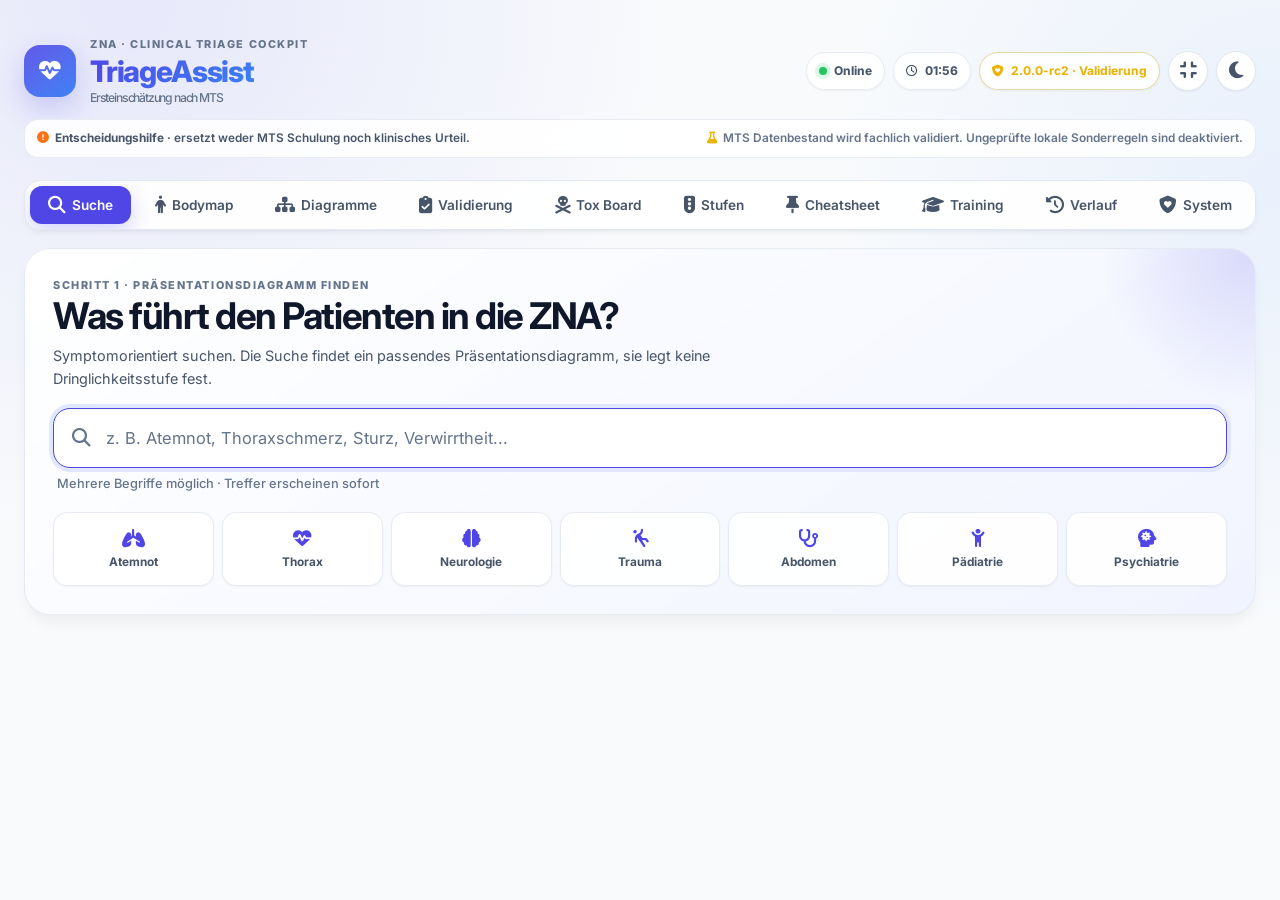
==== index.html @ c8b5d77f "feat: load complaint aliases" ====
<!DOCTYPE html>
<html lang="de">
<head>
<meta charset="UTF-8">
<meta name="viewport" content="width=device-width, initial-scale=1.0">
<title>TriageAssist | MTS Ersteinschätzung</title>
<link rel="manifest" href="data:application/manifest+json;charset=utf-8,%7B%22name%22%3A%22TriageAssist%22%2C%22short_name%22%3A%22TriageAssist%22%2C%22start_url%22%3A%22.%22%2C%22display%22%3A%22standalone%22%2C%22background_color%22%3A%22%23f8fafc%22%2C%22theme_color%22%3A%22%234f46e5%22%2C%22icons%22%3A%5B%7B%22src%22%3A%22data%3Aimage%2Fsvg%2Bxml%2C%253Csvg%20xmlns%3D%27http%3A%2F%2Fwww.w3.org%2F2000%2Fsvg%27%20viewBox%3D%270%200%20100%20100%27%253E%253Crect%20width%3D%27100%27%20height%3D%27100%27%20fill%3D%27%234f46e5%27%2F%253E%253Ccircle%20cx%3D%2750%27%20cy%3D%2750%27%20r%3D%2730%27%20fill%3D%27white%27%2F%253E%253C%2Fsvg%253E%22%2C%22sizes%22%3A%22192x192%22%2C%22type%22%3A%22image%2Fsvg%2Bxml%22%7D%5D%7D">
<link href="https://fonts.googleapis.com/css2?family=Inter:wght@400;500;600;700;800&display=swap" rel="stylesheet">
<link rel="stylesheet" href="https://cdnjs.cloudflare.com/ajax/libs/font-awesome/6.4.0/css/all.min.css">

<link rel="stylesheet" href="./css/app.css">

</head>
<body>
<div class="app">
  <header class="cockpit-header">
    <div class="cockpit-brand">
      <div class="brand-mark"><i class="fa-solid fa-heart-pulse"></i></div>
      <div>
        <div class="eyebrow">ZNA · Clinical Triage Cockpit</div>
        <h1><span class="hl">TriageAssist</span><span class="sub">Ersteinschätzung nach MTS</span></h1>
      </div>
    </div>
    <div class="cockpit-status">
      <div class="status-chip" id="netStatus"><span class="status-dot"></span><span>Online</span></div>
      <div class="status-chip"><i class="fa-regular fa-clock"></i><span id="liveClock">--:--</span></div>
      <div class="status-chip validation-chip"><i class="fa-solid fa-shield-heart"></i><span id="versionBadge">V2 · Validierung</span></div>
      <button class="hb" onclick="toggleFocus()" id="focusBtn" title="Fokusmodus an/aus"><i class="fa-solid fa-compress"></i></button>
      <button class="hb" onclick="toggleTheme()" id="themeBtn" title="Dark/Light Mode"><i class="fa-solid fa-moon"></i></button>
    </div>
    <div class="safety-strip">
      <div><i class="fa-solid fa-circle-exclamation"></i><b>Entscheidungshilfe</b> · ersetzt weder MTS Schulung noch klinisches Urteil.</div>
      <div class="validation-note"><i class="fa-solid fa-flask"></i>MTS Datenbestand wird fachlich validiert. Ungeprüfte lokale Sonderregeln sind deaktiviert.</div>
    </div>
  </header>
  
  <nav class="nav-tabs">
    <button class="nt on" data-t="search"><i class="fa-solid fa-magnifying-glass"></i> Suche</button>
    <button class="nt" data-t="body"><i class="fa-solid fa-person"></i> Bodymap</button>
    <button class="nt" data-t="diag"><i class="fa-solid fa-sitemap"></i> Diagramme</button>
    <button class="nt" data-t="validate"><i class="fa-solid fa-clipboard-check"></i> Validierung</button>
    <button class="nt" data-t="tox"><i class="fa-solid fa-skull-crossbones"></i> Tox Board</button>
    <button class="nt" data-t="lvl"><i class="fa-solid fa-traffic-light"></i> Stufen</button>
    <button class="nt" data-t="cs"><i class="fa-solid fa-thumbtack"></i> Cheatsheet</button>
    <button class="nt" data-t="train"><i class="fa-solid fa-graduation-cap"></i> Training</button>
    <button class="nt" data-t="hist"><i class="fa-solid fa-clock-rotate-left"></i> Verlauf</button>
    <button class="nt" data-t="health"><i class="fa-solid fa-shield-heart"></i> System</button>
  </nav>

  <div class="pnl on" id="p-search">
    <section class="triage-hero">
      <div class="hero-copy">
        <div class="eyebrow">Schritt 1 · Präsentationsdiagramm finden</div>
        <h2>Was führt den Patienten in die ZNA?</h2>
        <p>Symptomorientiert suchen. Die Suche findet ein passendes Präsentationsdiagramm, sie legt keine Dringlichkeitsstufe fest.</p>
      </div>
      <div class="hero-search">
        <div class="sb cockpit-search"><i class="fa-solid fa-magnifying-glass"></i><input type="text" id="SI" placeholder="z. B. Atemnot, Thoraxschmerz, Sturz, Verwirrtheit..." autocomplete="off"></div>
        <div class="hint" id="sH">Mehrere Begriffe möglich · Treffer erscheinen sofort</div>
      </div>
      <div class="quick-grid" aria-label="Schnellzugriffe">
        <button class="quick-card" onclick="quickSearch('atemnot')"><i class="fa-solid fa-lungs"></i><span>Atemnot</span></button>
        <button class="quick-card" onclick="quickSearch('thoraxschmerz')"><i class="fa-solid fa-heart-pulse"></i><span>Thorax</span></button>
        <button class="quick-card" onclick="quickSearch('neurologisch')"><i class="fa-solid fa-brain"></i><span>Neurologie</span></button>
        <button class="quick-card" onclick="quickSearch('sturz')"><i class="fa-solid fa-person-falling"></i><span>Trauma</span></button>
        <button class="quick-card" onclick="quickSearch('bauch')"><i class="fa-solid fa-stethoscope"></i><span>Abdomen</span></button>
        <button class="quick-card" onclick="quickSearch('kind')"><i class="fa-solid fa-child-reaching"></i><span>Pädiatrie</span></button>
        <button class="quick-card" onclick="quickSearch('suizid')"><i class="fa-solid fa-head-side-virus"></i><span>Psychiatrie</span></button>
      </div>
    </section>
    <div class="results-shell">
      <div class="rbar" id="sB" style="display:none"><span id="sC"></span></div>
      <div id="sR"></div>
    </div>
  </div>

  <div class="pnl" id="p-body">
    <div class="bm-page">
      <div class="bm-hint">Körperregion auswählen<span>Vorderseite oder Rückseite für passende Diagramme anklicken</span></div>
      <div class="bm-main">
        <div style="display:flex;flex-direction:column;align-items:center;gap:8px">
          <div class="bm-figs" id="bmC"></div>
          <div class="bm-pills" id="bmP"></div>
        </div>
        <div class="bm-side" id="bmR"><div class="bm-empty"><i class="fa-solid fa-hand-pointer" style="font-size:2rem;margin-bottom:8px;display:block"></i> Region auswählen</div></div>
      </div>
    </div>
  </div>

  <div class="pnl" id="p-diag">
    <div class="sb"><i class="fa-solid fa-filter"></i><input type="text" id="dF" placeholder="Diagramme filtern..." autocomplete="off"></div>
    <div class="frow" id="cF"></div><div class="rbar"><span id="dC"></span></div><div id="dL"></div>
  </div>
  
  <div class="pnl" id="p-validate">
    <section class="validation-center">
      <div class="validation-head">
        <div>
          <div class="eyebrow">Medical Governance</div>
          <h2>Validierungscenter</h2>
          <p>Diagramm für Diagramm dokumentieren, prüfen und freigeben. Der Status verändert niemals automatisch die MTS Einstufung.</p>
        </div>
        <div class="validation-summary" id="validationSummary"></div>
      </div>
      <div class="validation-toolbar">
        <div class="sb validation-search"><i class="fa-solid fa-magnifying-glass"></i><input id="validationSearch" type="text" placeholder="Diagramm, Kategorie oder Status suchen..." autocomplete="off"></div>
        <select id="validationFilter" class="validation-select">
          <option value="">Alle Status</option>
          <option value="unreviewed">Ungeprüft</option>
          <option value="in-review">In Prüfung</option>
          <option value="reviewed">Geprüft</option>
          <option value="local-approved">Lokal freigegeben</option>
          <option value="blocked">Gesperrt</option>
        </select>
      </div>
      <div class="validation-exportbar">
        <button class="eb" onclick="exportValidationState()"><i class="fa-solid fa-file-export"></i> Validierung exportieren</button>
        <button class="eb" onclick="document.getElementById('validationImportFile').click()"><i class="fa-solid fa-file-import"></i> Importieren</button>
        <button class="eb" onclick="resetAllValidation()" style="color:var(--red);border-color:var(--red-border);background:var(--red-bg)"><i class="fa-solid fa-trash"></i> Alle Status zurücksetzen</button>
        <input id="validationImportFile" type="file" accept=".json" style="display:none" onchange="importValidationState(event)">
      </div>
      <div class="validation-legend">
        <span><i class="fa-solid fa-circle" data-vc="unreviewed"></i> Ungeprüft</span>
        <span><i class="fa-solid fa-circle" data-vc="in-review"></i> In Prüfung</span>
        <span><i class="fa-solid fa-circle" data-vc="reviewed"></i> Geprüft</span>
        <span><i class="fa-solid fa-circle" data-vc="local-approved"></i> Lokal freigegeben</span>
        <span><i class="fa-solid fa-circle" data-vc="blocked"></i> Gesperrt</span>
      </div>
      <div id="validationList"></div>
    </section>
  </div>

  <div class="pnl" id="p-tox">
    <div class="cg" id="toxL"></div>
  </div>

  <div class="pnl" id="p-lvl"><div id="lvl"></div></div>
  <div class="pnl" id="p-cs"><div class="cg" id="cht"></div></div>

  <div class="pnl" id="p-train">
    <div id="trainArea"></div>
  </div>

  <div class="pnl" id="p-health">
    <section class="health-center">
      <div class="health-hero">
        <div>
          <div class="eyebrow">System Integrity</div>
          <h2>System Health</h2>
          <p>Technischer Selbstcheck für Datenintegrität, Entscheidungsengine, Cache und Governance-Trennung.</p>
        </div>
        <div id="healthOverall" class="health-overall">Prüfung läuft…</div>
      </div>
      <div class="health-grid" id="healthGrid"></div>
      <div class="health-details">
        <div class="health-details-head">
          <h3><i class="fa-solid fa-list-check"></i> Prüfergebnisse</h3>
          <button class="eb" onclick="runSystemHealth()"><i class="fa-solid fa-rotate"></i> Neu prüfen</button>
        </div>
        <div id="healthChecks"></div>
      </div>
    </section>
  </div>

  <div class="pnl" id="p-hist">
    <div class="sr" id="stR"></div>
    <h3 style="font-size:1.1rem;margin-bottom:12px;font-weight:800;color:var(--text)">Letzte Zuordnungen</h3>
    <div id="hL"></div>
    <div class="es">
      <button class="eb" onclick="expJ()"><i class="fa-solid fa-download"></i> JSON Backup</button>
      <button class="eb" onclick="expC()"><i class="fa-solid fa-file-csv"></i> CSV Export</button>
      <button class="eb" onclick="impD()"><i class="fa-solid fa-upload"></i> Import</button>
      <button class="eb" onclick="clrH()" style="color:var(--red);border-color:var(--red-border);background:var(--red-bg)"><i class="fa-solid fa-trash"></i> Löschen</button>
    </div>
    <input type="file" id="impF" accept=".json" style="display:none" onchange="hImp(event)">
  </div>
</div>

<div class="ov" id="detO" onclick="if(event.target===this)clO()"><div class="oc" id="oC"></div></div>
<div class="ov" id="gcsO" onclick="if(event.target===this)clGCS()"><div class="oc" id="gcsC" style="max-width: 500px;"></div></div>
<div class="ov" id="isbarO" onclick="if(event.target===this)clISBAR()"><div class="oc" id="isbarC" style="max-width: 600px;"></div></div>

<script src="./data/mts-data.js"></script>
<script src="./data/clinical-addons.js"></script>
<script src="./data/training-cases.js"></script>
<script src="./data/local-sop.js"></script>
<script src="./data/search-aliases.js"></script>
<script src="./tests/triage-regression.js"></script>
<script src="./js/app.js"></script>

</body>
</html>
---- css/app.css ----
*,*::before,*::after{box-sizing:border-box;margin:0;padding:0}
:root {
  --bg: #f8fafc;
  --bg2: #ffffff;
  --bg3: #f1f5f9;
  --bg4: #e2e8f0;
  --text: #0f172a;
  --text2: #475569;
  --text3: #64748b;
  
  /* Modern Colors */
  --red: #ef4444; --red-bg: #fef2f2; --red-border: #fca5a5;
  --orange: #f97316; --orange-bg: #fff7ed; --orange-border: #fdba74;
  --yellow: #eab308; --yellow-bg: #fefce8; --yellow-border: #fde047;
  --green: #22c55e; --green-bg: #f0fdf4; --green-border: #86efac;
  --blue: #3b82f6; --blue-bg: #eff6ff; --blue-border: #93c5fd;
  
  --accent: #4f46e5;
  --accent-bg: #e0e7ff;
  --accent-hover: #4338ca;
  
  --card-border: #e2e8f0;
  --radius-lg: 24px;
  --radius: 16px;
  --radius-sm: 10px;
  --radius-xs: 6px;
  
  --shadow-sm: 0 1px 2px 0 rgb(0 0 0 / 0.05);
  --shadow: 0 4px 6px -1px rgb(0 0 0 / 0.05), 0 2px 4px -2px rgb(0 0 0 / 0.05);
  --shadow-lg: 0 10px 15px -3px rgb(0 0 0 / 0.05), 0 4px 6px -4px rgb(0 0 0 / 0.02);
  --shadow-float: 0 20px 25px -5px rgb(0 0 0 / 0.08), 0 8px 10px -6px rgb(0 0 0 / 0.04);
  
  --font: 'Inter', system-ui, sans-serif;
  --mono: var(--font);
  
  --bz-fill: #e2e8f0; --bz-stroke: #cbd5e1; --bz-hover: #cbd5e1; --bz-on: #e0e7ff; --bz-on-s: var(--accent);
  --bz-grad1: #f1f5f9; --bz-grad2: #ffffff;
}

.dark {
  --bg: #070b14;
  --bg2: #101827;
  --bg3: #182235;
  --bg4: #26344b;
  --text: #f8fbff;
  --text2: #d8e1ee;
  --text3: #aebdd0;
  
  --red: #f87171; --red-bg: rgba(239,68,68,0.15); --red-border: rgba(239,68,68,0.3);
  --orange: #fb923c; --orange-bg: rgba(249,115,22,0.15); --orange-border: rgba(249,115,22,0.3);
  --yellow: #facc15; --yellow-bg: rgba(234,179,8,0.15); --yellow-border: rgba(234,179,8,0.3);
  --green: #4ade80; --green-bg: rgba(34,197,94,0.15); --green-border: rgba(34,197,94,0.3);
  --blue: #60a5fa; --blue-bg: rgba(59,130,246,0.15); --blue-border: rgba(59,130,246,0.3);
  
  --accent: #818cf8;
  --accent-bg: rgba(99,102,241,0.15);
  --accent-hover: #a5b4fc;
  
  --card-border: #324158;
  --shadow: 0 4px 6px -1px rgb(0 0 0 / 0.3);
  --shadow-lg: 0 10px 15px -3px rgb(0 0 0 / 0.4);
  --shadow-float: 0 25px 50px -12px rgb(0 0 0 / 0.5);
  
  --bz-fill: #172235; --bz-stroke: #51647f; --bz-hover: #263752; --bz-on: rgba(129,140,248,0.30); --bz-on-s: #a5b4fc;
  --bz-grad1: #101827; --bz-grad2: #1b2940;
}

html { font-size: 16px; scroll-behavior: smooth; }
body { font-family: var(--font); background: var(--bg); color: var(--text); min-height: 100vh; line-height: 1.6; -webkit-font-smoothing: antialiased; transition: background 0.3s, color 0.3s; }
::-webkit-scrollbar { width: 6px; }
::-webkit-scrollbar-track { background: transparent; }
::-webkit-scrollbar-thumb { background: var(--bg4); border-radius: 4px; }

.app { max-width: 1000px; margin: 0 auto; padding: 20px; transition: padding 0.2s; }
header { text-align: center; padding: 30px 16px 20px; position: relative; transition: all 0.2s; }
header h1 { font-size: 2rem; font-weight: 800; letter-spacing: -0.04em; margin-bottom: 4px; transition: all 0.2s; }
header h1 .hl { background: linear-gradient(135deg, var(--accent), var(--blue)); -webkit-background-clip: text; -webkit-text-fill-color: transparent; }
header h1 .sub { font-weight: 500; font-size: 0.9rem; color: var(--text3); display: block; -webkit-text-fill-color: var(--text3); background: none; transition: all 0.2s; }
.hr { position: absolute; top: 16px; right: 16px; display: flex; gap: 8px; transition: all 0.2s; }
.hb { width: 40px; height: 40px; border-radius: 50%; border: 1px solid var(--card-border); background: var(--bg2); color: var(--text2); cursor: pointer; display: flex; align-items: center; justify-content: center; font-size: 1.2rem; transition: all 0.2s; box-shadow: var(--shadow-sm); }
.hb:hover { border-color: var(--accent); color: var(--accent); transform: scale(1.05); }

.disc { background: var(--orange-bg); border: 1px solid var(--orange-border); border-radius: var(--radius-sm); padding: 12px 16px; margin: 16px auto 0; max-width: 680px; font-size: 0.8rem; color: var(--orange); text-align: center; font-weight: 500; display: flex; align-items: center; justify-content: center; gap: 8px; transition: all 0.2s; }
.disc i { font-size: 1.2rem; }

/* Modern Tabs */
.nav-tabs { display: flex; gap: 6px; padding: 6px; background: var(--bg2); border: 1px solid var(--card-border); border-radius: var(--radius-lg); margin: 24px 0; overflow-x: auto; box-shadow: var(--shadow); position: sticky; top: 12px; z-index: 50; transition: all 0.2s; }
.nav-tabs::-webkit-scrollbar { display: none; }
.nt { flex: 1 0 auto; padding: 10px 16px; border: none; background: transparent; color: var(--text2); font-family: var(--font); font-size: 0.85rem; font-weight: 600; border-radius: 100px; cursor: pointer; transition: all 0.2s ease; display: flex; align-items: center; justify-content: center; gap: 6px; }
.nt i { font-size: 1.1rem; }
.nt:hover { color: var(--text); background: var(--bg3); }
.nt.on { color: #fff; background: var(--accent); box-shadow: 0 4px 12px rgba(79, 70, 229, 0.25); }

.pnl { display: none; animation: fadeUp 0.3s cubic-bezier(0.16, 1, 0.3, 1) forwards; opacity: 0; transform: translateY(10px); }
.pnl.on { display: block; }
@keyframes fadeUp { to { opacity: 1; transform: none; } }

/* Search & Inputs */
.sb { position: relative; margin-bottom: 16px; }
.sb input { width: 100%; padding: 14px 16px 14px 44px; background: var(--bg2); border: 2px solid var(--card-border); border-radius: var(--radius); color: var(--text); font-family: var(--font); font-size: 1rem; font-weight: 500; outline: none; transition: all 0.2s; box-shadow: var(--shadow-sm); }
.sb input:focus { border-color: var(--accent); box-shadow: 0 0 0 4px var(--accent-bg); }
.sb input::placeholder { color: var(--text3); font-weight: 400; }
.sb i { position: absolute; left: 16px; top: 50%; transform: translateY(-50%); color: var(--text3); font-size: 1.2rem; pointer-events: none; }
.hint { font-size: 0.8rem; color: var(--text3); margin-top: 4px; padding-left: 4px; font-weight: 500; }

/* Cards */
.card { background: var(--bg2); border: 1px solid var(--card-border); border-radius: var(--radius); padding: 16px 20px; margin-bottom: 12px; transition: all 0.2s cubic-bezier(0.16, 1, 0.3, 1); cursor: pointer; box-shadow: var(--shadow); position: relative; overflow: hidden; }
.card:hover { border-color: var(--accent); box-shadow: var(--shadow-lg); transform: translateY(-2px); }
.card::after { content: ''; position: absolute; left: 0; top: 0; bottom: 0; width: 4px; background: transparent; transition: background 0.2s; }
.card:hover::after { background: var(--accent); }

.ch { display: flex; align-items: center; justify-content: space-between; gap: 10px; margin-bottom: 6px; flex-wrap: wrap; }
.ct { font-weight: 700; font-size: 1.05rem; color: var(--text); }
.cs { font-size: 0.85rem; color: var(--text2); }

.tags { display: flex; flex-wrap: wrap; gap: 6px; margin-top: 10px; }
.tag { font-size: 0.7rem; padding: 4px 10px; border-radius: 100px; font-weight: 600; background: var(--bg3); color: var(--text2); border: 1px solid var(--card-border); }
.tag.m { background: var(--accent-bg); color: var(--accent); border-color: transparent; }

.tb { display: inline-flex; align-items: center; gap: 6px; padding: 4px 12px; border-radius: 100px; font-size: 0.75rem; font-weight: 700; white-space: nowrap; }
.tb-1 { background: var(--red-bg); color: var(--red); border: 1px solid var(--red-border); }
.tb-2 { background: var(--orange-bg); color: var(--orange); border: 1px solid var(--orange-border); }
.tb-3 { background: var(--yellow-bg); color: var(--yellow); border: 1px solid var(--yellow-border); }
.tb-4 { background: var(--green-bg); color: var(--green); border: 1px solid var(--green-border); }
.tb-5 { background: var(--blue-bg); color: var(--blue); border: 1px solid var(--blue-border); }
.td { width: 8px; height: 8px; border-radius: 50%; display: inline-block; box-shadow: inset 0 1px 2px rgba(0,0,0,0.1); }
.td-1 { background: var(--red); } .td-2 { background: var(--orange); } .td-3 { background: var(--yellow); } .td-4 { background: var(--green); } .td-5 { background: var(--blue); }

.rbar { display: flex; align-items: center; margin-bottom: 12px; font-size: 0.85rem; color: var(--text2); font-weight: 500; }
.rbar b { color: var(--text); margin-right: 4px; font-weight: 700; }
.frow { display: flex; flex-wrap: wrap; gap: 6px; margin-bottom: 16px; }
.fb { padding: 6px 14px; border: 1px solid var(--card-border); background: var(--bg2); color: var(--text2); font-family: var(--font); font-size: 0.8rem; font-weight: 600; border-radius: 100px; cursor: pointer; transition: all 0.2s; box-shadow: var(--shadow-sm); }
.fb:hover { border-color: var(--text3); color: var(--text); }
.fb.a { background: var(--accent); color: #fff; border-color: var(--accent); box-shadow: 0 4px 10px rgba(79, 70, 229, 0.2); }

/* Levels */
.lc { border-radius: var(--radius); padding: 20px; margin-bottom: 12px; display: flex; flex-direction: column; gap: 8px; box-shadow: var(--shadow); position: relative; overflow: hidden; }
.lc h3 { font-size: 1.1rem; font-weight: 800; display: flex; align-items: center; gap: 8px; }
.lc .tm { font-size: 0.85rem; font-weight: 600; font-family: var(--mono); }
.lc .ds { font-size: 0.9rem; line-height: 1.6; opacity: 0.9; }
.lc::before { content: ''; position: absolute; left: 0; top: 0; bottom: 0; width: 6px; }
.lc-1 { background: var(--red-bg); color: var(--red); border: 1px solid var(--red-border); } .lc-1::before { background: var(--red); }
.lc-2 { background: var(--orange-bg); color: var(--orange); border: 1px solid var(--orange-border); } .lc-2::before { background: var(--orange); }
.lc-3 { background: var(--yellow-bg); color: var(--yellow); border: 1px solid var(--yellow-border); } .lc-3::before { background: var(--yellow); }
.lc-4 { background: var(--green-bg); color: var(--green); border: 1px solid var(--green-border); } .lc-4::before { background: var(--green); }
.lc-5 { background: var(--blue-bg); color: var(--blue); border: 1px solid var(--blue-border); } .lc-5::before { background: var(--blue); }

/* Overlay Elements */
.triage-banner { padding: 16px 20px; border-radius: var(--radius); margin: 16px 0 20px; display: flex; align-items: center; justify-content: space-between; font-weight: 800; font-size: 1.2rem; transition: all 0.3s ease; box-shadow: var(--shadow); }
.triage-banner .t-time { font-size: 0.85rem; opacity: 0.9; font-weight: 700; font-family: var(--mono); background: rgba(255,255,255,0.2); padding: 4px 10px; border-radius: 100px; }
.t-b-1{background:var(--red);color:#fff;}
.t-b-2{background:var(--orange);color:#fff;}
.t-b-3{background:var(--yellow);color:#000;}
.t-b-4{background:var(--green);color:#fff;}
.t-b-5{background:var(--blue);color:#fff;}

.rule-box { background: var(--bg3); padding: 14px 16px; border-radius: var(--radius-sm); margin-bottom: 8px; display: flex; gap: 12px; align-items: flex-start; cursor: pointer; transition: all 0.2s; border: 1px solid var(--card-border); }
.rule-box:hover { background: var(--bg4); }
.rule-box.active { background: var(--accent-bg); border-color: var(--accent); box-shadow: inset 0 0 0 1px var(--accent); }
.rule-box input { margin-top: 4px; width: 18px; height: 18px; accent-color: var(--accent); pointer-events: none; }
.rule-txt { font-size: 0.95rem; font-weight: 700; color: var(--text); line-height: 1.3; }
.rule-sub { font-size: 0.8rem; color: var(--text3); display: block; margin-top: 4px; font-weight: 500; }

.ind-row { display: flex; align-items: flex-start; gap: 12px; padding: 12px 14px; border-bottom: 1px solid var(--card-border); cursor: pointer; transition: background 0.2s; border-radius: var(--radius-xs); }
.ind-row:hover { background: var(--bg3); }
.ind-row input { margin-top: 3px; width: 18px; height: 18px; accent-color: var(--accent); pointer-events: none; }
.ind-txt { font-size: 0.9rem; color: var(--text); line-height: 1.4; }
.ind-head { padding: 8px 14px; font-weight: 800; font-size: 0.85rem; color: #fff; margin-top: 12px; border-radius: var(--radius-xs); display: flex; align-items: center; gap: 8px; }

/* Dynamische Vitals */
.vitals-grid { display: grid; grid-template-columns: repeat(auto-fit, minmax(80px, 1fr)); gap: 10px; margin-bottom: 20px; transition: all 0.2s; }
.vital-input-box { background: var(--bg2); border: 1px solid var(--card-border); border-radius: var(--radius-sm); padding: 10px; text-align: center; box-shadow: var(--shadow-sm); transition: all 0.2s; }
.vital-input-box:focus-within { border-color: var(--accent); box-shadow: 0 0 0 3px var(--accent-bg); }
.vital-input-box label { display: block; font-size: 0.75rem; font-weight: 700; color: var(--text3); margin-bottom: 6px; text-transform: uppercase; letter-spacing: 0.05em; }
.vital-input-box input { width: 100%; text-align: center; font-family: var(--mono); font-size: 1.1rem; font-weight: 700; color: var(--text); border: none; background: transparent; padding: 4px; outline: none; }

/* ===== BODYMAP ===== */
.bm-page { display: flex; flex-direction: column; align-items: center; }
.bm-hint { text-align: center; color: var(--text); font-size: 0.9rem; margin-bottom: 20px; font-weight: 700; transition: all 0.2s; }
.bm-hint span { color: var(--text3); font-weight: 500; font-size: 0.8rem; display: block; margin-top: 4px; }
.bm-main { display: flex; gap: 30px; align-items: flex-start; width: 100%; transition: all 0.2s; }
.bm-figs { flex: 0 0 auto; display: flex; gap: 12px; position: sticky; top: 20px; transition: all 0.2s; }
.bm-fig { width: 180px; background: var(--bg2); border: 1px solid var(--card-border); border-radius: var(--radius); padding: 16px 10px 12px; box-shadow: var(--shadow); text-align: center; transition: all 0.2s; }
.bm-fig svg { width: 100%; height: auto; display: block; }
.bm-fig svg .bz { fill: var(--bz-fill); stroke: var(--bz-stroke); stroke-width: 2; cursor: pointer; transition: all 0.2s cubic-bezier(0.16, 1, 0.3, 1); stroke-linejoin: round; stroke-linecap: round; }
.bm-fig svg .bz:hover { fill: var(--bz-hover); stroke: var(--text3); }
.bm-fig svg .bz.on { fill: var(--bz-on); stroke: var(--bz-on-s); stroke-width: 3; filter: drop-shadow(0 4px 10px rgba(79, 70, 229, 0.3)); }
.bm-fig svg .bl { fill: var(--text3); font-family: var(--font); font-weight: 700; pointer-events: none; user-select: none; }
.bm-fig-lbl { font-size: 0.75rem; font-weight: 700; color: var(--text3); text-transform: uppercase; letter-spacing: 0.08em; margin-top: 10px; }
.bm-pills { display: flex; flex-wrap: wrap; gap: 6px; justify-content: center; margin-top: 16px; max-width: 380px; transition: all 0.2s; }
.bm-pill { padding: 8px 16px; border: 1px solid var(--card-border); background: var(--bg2); color: var(--text2); font-family: var(--font); font-size: 0.8rem; font-weight: 600; border-radius: 100px; cursor: pointer; transition: all 0.2s; box-shadow: var(--shadow-sm); display: flex; align-items: center; gap: 6px; }
.bm-pill i { font-size: 1.1rem; }
.bm-pill:hover { border-color: var(--accent); color: var(--accent); transform: translateY(-1px); }
.bm-pill.on { background: var(--accent); color: #fff; border-color: var(--accent); box-shadow: 0 4px 12px rgba(79, 70, 229, 0.25); }
.bm-side { flex: 1; min-width: 0; }
.bm-side h3 { font-size: 1.2rem; font-weight: 800; margin-bottom: 4px; color: var(--text); }
.bm-side .sub { font-size: 0.85rem; color: var(--text3); margin-bottom: 16px; font-weight: 500; }
.bm-di { padding: 14px 16px; background: var(--bg2); border: 1px solid var(--card-border); border-radius: var(--radius-sm); cursor: pointer; transition: all 0.2s cubic-bezier(0.16, 1, 0.3, 1); box-shadow: var(--shadow-sm); margin-bottom: 10px; display: flex; justify-content: space-between; align-items: center; }
.bm-di:hover { border-color: var(--accent); transform: translateX(4px); box-shadow: var(--shadow); }
.bm-di strong { font-size: 0.95rem; font-weight: 700; color: var(--text); }
.bm-di span { font-size: 0.8rem; color: var(--text3); font-family: var(--mono); }
.bm-empty { color: var(--text3); font-size: 0.9rem; padding: 40px 20px; text-align: center; font-weight: 500; background: var(--bg2); border: 1px dashed var(--card-border); border-radius: var(--radius); }

/* Cheatsheet */
.cg { display: grid; grid-template-columns: repeat(auto-fill, minmax(280px, 1fr)); gap: 16px; }
.cc { background: var(--bg2); border: 1px solid var(--card-border); border-radius: var(--radius); padding: 20px; box-shadow: var(--shadow); transition: transform 0.2s; }
.cc:hover { transform: translateY(-2px); box-shadow: var(--shadow-lg); }
.cc h4 { font-size: 0.95rem; font-weight: 800; margin-bottom: 10px; color: var(--text); border-bottom: 2px solid var(--bg3); padding-bottom: 8px; display:flex; align-items:center; gap:8px; }
.cc ul { list-style: none; }
.cc li { font-size: 0.85rem; color: var(--text2); padding: 4px 0 4px 20px; position: relative; line-height: 1.5; font-weight: 500; }
.cc li i { position: absolute; left: 0; top: 6px; color: var(--accent); font-size: 0.9rem; }

/* Stats */
.sr { display: grid; grid-template-columns: repeat(auto-fill, minmax(140px, 1fr)); gap: 12px; margin-bottom: 24px; }
.sx { background: var(--bg2); border: 1px solid var(--card-border); border-radius: var(--radius); padding: 16px; text-align: center; box-shadow: var(--shadow); }
.sx .n { font-size: 1.8rem; font-weight: 800; font-family: var(--mono); color: var(--accent); line-height: 1; }
.sx .l { font-size: 0.8rem; color: var(--text3); margin-top: 6px; font-weight: 600; text-transform: uppercase; letter-spacing: 0.05em; }
.hi { display: flex; align-items: center; justify-content: space-between; padding: 16px; background: var(--bg2); border: 1px solid var(--card-border); border-radius: var(--radius); margin-bottom: 12px; box-shadow: var(--shadow-sm); transition: all 0.2s; }
.hi:hover { border-color: var(--text3); }
.hi .inf { flex: 1; }
.hi .sym { font-weight: 700; font-size: 0.95rem; color: var(--text); }
.hi .met { font-size: 0.8rem; color: var(--text3); margin-top: 4px; font-weight: 500; display: flex; align-items: center; gap: 8px; }
.ib { width: 32px; height: 32px; display: flex; align-items: center; justify-content: center; border: 1px solid var(--card-border); background: var(--bg3); border-radius: var(--radius-xs); color: var(--text2); cursor: pointer; transition: all 0.2s; font-size: 1rem; }
.ib:hover { background: var(--red-bg); border-color: var(--red); color: var(--red); }
.ib.view:hover { background: var(--accent-bg); border-color: var(--accent); color: var(--accent); }
.es { display: flex; flex-wrap: wrap; gap: 8px; margin-top: 24px; }
.eb { padding: 10px 16px; background: var(--bg2); border: 1px solid var(--card-border); border-radius: 100px; color: var(--text); font-family: var(--font); font-size: 0.85rem; font-weight: 600; cursor: pointer; transition: all 0.2s; display: flex; align-items: center; gap: 8px; box-shadow: var(--shadow-sm); }
.eb i { font-size: 1.1rem; }
.eb:hover { border-color: var(--accent); color: var(--accent); background: var(--bg3); }

/* Overlay */
.ov { display: none; position: fixed; inset: 0; background: rgba(15, 23, 42, 0.6); z-index: 100; align-items: center; justify-content: center; padding: 20px; backdrop-filter: blur(4px); }
.ov.open { display: flex; }
.oc { background: var(--bg2); border: 1px solid var(--card-border); border-radius: var(--radius-lg); max-width: 650px; width: 100%; max-height: 85vh; overflow-y: auto; padding: 28px; position: relative; animation: scaleUp 0.3s cubic-bezier(0.16, 1, 0.3, 1); box-shadow: var(--shadow-float); }
@keyframes scaleUp { from { opacity: 0; transform: scale(0.95) translateY(10px); } to { opacity: 1; transform: scale(1) translateY(0); } }
.ox { position: absolute; top: 16px; right: 16px; width: 44px; height: 44px; display: flex; align-items: center; justify-content: center; border: none; background: var(--bg3); border-radius: 50%; color: var(--text2); cursor: pointer; font-size: 1.4rem; transition: all 0.2s; }
.ox:hover { background: var(--red-bg); color: var(--red); transform: rotate(90deg); }
.rbtn { padding: 12px 24px; background: var(--bg3); border: 1px solid var(--card-border); border-radius: 100px; color: var(--text); font-family: var(--font); font-size: 0.9rem; cursor: pointer; transition: all 0.2s; font-weight: 700; display: inline-flex; align-items: center; gap: 8px; }
.rbtn:hover { border-color: var(--text3); }
.rbtn.primary { background: var(--accent); color: #fff; border-color: var(--accent); box-shadow: 0 4px 12px rgba(79, 70, 229, 0.3); }
.rbtn.primary:hover { background: var(--accent-hover); transform: translateY(-1px); }
.empty { text-align: center; padding: 40px 20px; color: var(--text3); font-size: 0.95rem; font-weight: 500; background: var(--bg2); border-radius: var(--radius); border: 1px dashed var(--card-border); }

/* === GCS und QSOFA Rechner === */
.gcs-grid { display: grid; gap: 8px; margin-bottom: 16px; }
.gcs-row { display: flex; flex-direction: column; gap: 4px; }
.gcs-row-title { font-size: 0.85rem; font-weight: 700; color: var(--text); display: flex; justify-content: space-between; }
.gcs-btns { display: flex; gap: 6px; flex-wrap: wrap; }
.gcs-btn { flex: 1; min-width: 60px; padding: 8px; background: var(--bg3); border: 1px solid var(--card-border); border-radius: var(--radius-sm); font-size: 0.8rem; font-weight: 600; cursor: pointer; transition: all 0.2s; text-align: center; color: var(--text2); }
.gcs-btn:hover { border-color: var(--text3); color: var(--text); }
.gcs-btn.on { background: var(--accent); color: #fff; border-color: var(--accent); box-shadow: 0 4px 10px rgba(79, 70, 229, 0.2); }
.qsf-box { padding: 12px; background: var(--bg3); border-radius: var(--radius-sm); border: 1px solid var(--card-border); margin-bottom: 8px; display: flex; justify-content: space-between; align-items: center; cursor: pointer; }
.qsf-box.on { background: var(--red-bg); border-color: var(--red); color: var(--red); }
.qsf-score { font-size: 1.5rem; font-weight: 800; text-align: center; margin: 16px 0; font-family: var(--mono); }

/* === MODERN TRAINING UI === */
.trn-header { display: flex; justify-content: space-between; align-items: center; margin-bottom: 16px; }
.trn-header h3 { font-size: 1.2rem; font-weight: 800; color: var(--text); display: flex; align-items: center; gap: 8px; }
.trn-stats { display: flex; gap: 12px; }
.trn-stat { background: var(--bg2); padding: 6px 12px; border-radius: 100px; font-size: 0.85rem; font-weight: 700; border: 1px solid var(--card-border); box-shadow: var(--shadow-sm); display: flex; align-items: center; gap: 6px; }
.trn-stat i { color: var(--accent); font-size: 1.1rem; }
.trn-progress { height: 8px; background: var(--bg3); border-radius: 100px; overflow: hidden; margin-bottom: 24px; }
.trn-progress-bar { height: 100%; background: linear-gradient(90deg, var(--accent), var(--blue)); border-radius: 100px; transition: width 0.4s ease; }

.trn-card { background: var(--bg2); border: 1px solid var(--card-border); border-radius: var(--radius-lg); padding: 24px; box-shadow: var(--shadow); margin-bottom: 24px; position: relative; }
.trn-badge { position: absolute; top: -12px; left: 24px; background: var(--accent); color: white; padding: 4px 12px; border-radius: 100px; font-size: 0.75rem; font-weight: 800; letter-spacing: 0.05em; text-transform: uppercase; box-shadow: 0 2px 8px rgba(79, 70, 229, 0.3); }
.trn-scenario { font-size: 1.15rem; font-weight: 600; line-height: 1.5; color: var(--text); margin-top: 8px; }

.trn-q { font-size: 0.9rem; font-weight: 700; color: var(--text2); margin-bottom: 12px; text-transform: uppercase; letter-spacing: 0.05em; }
.trn-opts { display: grid; grid-template-columns: 1fr; gap: 10px; margin-bottom: 24px; }
@media(min-width: 640px) { .trn-opts { grid-template-columns: 1fr 1fr; } }
.trn-opt { background: var(--bg2); border: 2px solid var(--card-border); border-radius: var(--radius); padding: 16px; font-weight: 600; font-size: 0.95rem; cursor: pointer; transition: all 0.2s; display: flex; align-items: center; gap: 12px; box-shadow: var(--shadow-sm); }
.trn-opt:hover { border-color: var(--accent); background: var(--accent-bg); transform: translateY(-2px); }
.trn-opt.correct { border-color: var(--green); background: var(--green-bg); color: var(--green); box-shadow: 0 4px 12px rgba(34, 197, 94, 0.2); }
.trn-opt.wrong { border-color: var(--red); background: var(--red-bg); color: var(--red); }
.trn-opt.dimmed { opacity: 0.4; filter: grayscale(1); pointer-events: none; }

.trn-lvl-grid { display: grid; grid-template-columns: repeat(auto-fit, minmax(120px, 1fr)); gap: 10px; margin-bottom: 20px; }
.trn-lvl-btn { padding: 14px; border: 2px solid var(--card-border); border-radius: var(--radius-sm); font-weight: 700; background: var(--bg2); cursor: pointer; transition: all 0.2s; display: flex; align-items: center; justify-content: center; gap: 8px; font-size: 0.95rem; }
.trn-lvl-btn:hover { border-color: var(--text3); background: var(--bg3); }
.trn-lvl-btn.on { border-color: var(--green); background: var(--green-bg); color: var(--green); }
.trn-lvl-btn.wrong { border-color: var(--red); background: var(--red-bg); color: var(--red); }

.trn-explain { background: var(--green-bg); border: 1px solid var(--green-border); border-radius: var(--radius-sm); padding: 16px; margin-bottom: 20px; font-size: 0.95rem; color: #166534; line-height: 1.5; }
.dark .trn-explain { color: #86efac; }
.trn-explain b { display: flex; align-items: center; gap: 6px; margin-bottom: 6px; font-size: 1rem; }
.trn-next { width: 100%; padding: 16px; background: var(--text); color: var(--bg); border: none; border-radius: var(--radius); font-size: 1rem; font-weight: 700; cursor: pointer; transition: all 0.2s; display: flex; align-items: center; justify-content: center; gap: 8px; }
.trn-next:hover { opacity: 0.9; transform: translateY(-2px); box-shadow: var(--shadow-lg); }

/* === ZNA FOCUS MODE === */
body.focus-mode header { padding: 16px 12px 10px; text-align: left; display: flex; align-items: center; justify-content: space-between; }
body.focus-mode header h1 { font-size: 1.4rem; margin: 0; }
body.focus-mode header h1 .sub { display: none; }
body.focus-mode .disc { display: none; }
body.focus-mode .hr { position: static; margin-left: 16px; }
body.focus-mode .app { padding: 8px; }
body.focus-mode .nav-tabs { margin: 12px 0; }
body.focus-mode .card { padding: 12px; margin-bottom: 8px; }
body.focus-mode .card .ct { font-size: 0.95rem; }
body.focus-mode .bm-hint { display: none; }
body.focus-mode .bm-fig { width: 120px; padding: 10px 4px; }
body.focus-mode .bm-main { gap: 10px; flex-direction: row; flex-wrap: wrap; justify-content: center; }
body.focus-mode .vitals-grid { gap: 6px; }
body.focus-mode .vital-input-box { padding: 6px; }

@media(max-width:768px){.bm-main{flex-direction:column;align-items:center}.bm-figs{position:static}.bm-fig{width:150px} body.focus-mode .bm-main { flex-direction: column; align-items: center; }}
@media(max-width:640px){html{font-size:15px}.app{padding:12px}header h1{font-size:1.5rem}.nt{padding:8px 12px;font-size:0.8rem}.sr{grid-template-columns:repeat(2,1fr)}.cg{grid-template-columns:1fr}.bm-fig{width:130px}}
:focus-visible{outline:2px solid var(--accent);outline-offset:2px;border-radius:4px;}
@media print{body{background:#fff!important;color:#000!important}.nav-tabs,.sb,.frow,.es,.hr,.ov{display:none!important}}


/* ===== ZNA COCKPIT V2 ===== */
:root{
  --panel: color-mix(in srgb, var(--bg2) 88%, transparent);
  --panel-strong: color-mix(in srgb, var(--bg2) 96%, transparent);
  --glass-border: color-mix(in srgb, var(--card-border) 82%, transparent);
}
body{
  background:
    radial-gradient(circle at 10% 0%, color-mix(in srgb,var(--accent) 10%,transparent), transparent 34rem),
    radial-gradient(circle at 100% 20%, color-mix(in srgb,var(--blue) 8%,transparent), transparent 28rem),
    var(--bg);
}
.app{max-width:1280px;padding:18px 24px 36px}
.cockpit-header{
  padding:18px 0 12px;
  display:grid;
  grid-template-columns:minmax(0,1fr) auto;
  align-items:center;
  gap:14px 24px;
  text-align:left;
}
.cockpit-brand{display:flex;align-items:center;gap:14px;min-width:0}
.brand-mark{
  width:52px;height:52px;border-radius:16px;display:grid;place-items:center;
  background:linear-gradient(145deg,color-mix(in srgb,var(--accent) 90%,white),var(--blue));
  color:white;font-size:1.35rem;box-shadow:0 12px 30px color-mix(in srgb,var(--accent) 24%,transparent);
}
.eyebrow{
  font-size:.68rem;letter-spacing:.14em;text-transform:uppercase;
  color:var(--text3);font-weight:800;margin-bottom:3px;
}
.cockpit-header h1{margin:0;font-size:1.85rem;line-height:1.05}
.cockpit-header h1 .sub{font-size:.76rem;margin-top:5px}
.cockpit-status{display:flex;align-items:center;justify-content:flex-end;gap:8px;flex-wrap:wrap}
.status-chip{
  height:38px;padding:0 12px;border:1px solid var(--glass-border);
  background:var(--panel);backdrop-filter:blur(12px);border-radius:999px;
  display:flex;align-items:center;gap:7px;color:var(--text2);font-size:.75rem;font-weight:750;
  box-shadow:var(--shadow-sm)
}
.status-dot{width:8px;height:8px;border-radius:50%;background:var(--green);box-shadow:0 0 0 4px color-mix(in srgb,var(--green) 14%,transparent)}
.status-chip.offline .status-dot{background:var(--red);box-shadow:0 0 0 4px color-mix(in srgb,var(--red) 14%,transparent)}
.validation-chip{color:var(--yellow);border-color:color-mix(in srgb,var(--yellow) 34%,var(--glass-border))}
.safety-strip{
  grid-column:1/-1;display:flex;justify-content:space-between;gap:14px;flex-wrap:wrap;
  border:1px solid var(--glass-border);background:var(--panel);backdrop-filter:blur(12px);
  border-radius:14px;padding:9px 12px;color:var(--text2);font-size:.74rem;font-weight:600;
}
.safety-strip i{margin-right:6px;color:var(--orange)}
.validation-note{color:var(--text3)}
.validation-note i{color:var(--yellow)}

.nav-tabs{
  margin:10px 0 18px;top:8px;border-radius:16px;padding:5px;
  background:color-mix(in srgb,var(--bg2) 90%,transparent);backdrop-filter:blur(18px);
}
.nt{padding:10px 14px;border-radius:12px}
.nt.on{box-shadow:0 8px 22px color-mix(in srgb,var(--accent) 24%,transparent)}

.triage-hero{
  position:relative;overflow:hidden;border:1px solid var(--glass-border);border-radius:26px;
  background:linear-gradient(145deg,var(--panel-strong),color-mix(in srgb,var(--accent-bg) 45%,var(--bg2)));
  padding:28px;box-shadow:var(--shadow-lg);margin-bottom:18px;
}
.triage-hero::after{
  content:"";position:absolute;width:300px;height:300px;border-radius:50%;
  right:-140px;top:-140px;background:radial-gradient(circle,color-mix(in srgb,var(--accent) 16%,transparent),transparent 68%);
  pointer-events:none;
}
.hero-copy{max-width:700px;margin-bottom:18px;position:relative;z-index:1}
.hero-copy h2{font-size:clamp(1.55rem,3vw,2.3rem);letter-spacing:-.04em;line-height:1.05;margin-bottom:8px}
.hero-copy p{color:var(--text2);font-size:.9rem;max-width:700px}
.hero-search{position:relative;z-index:1}
.cockpit-search{margin-bottom:6px}
.cockpit-search input{
  min-height:60px;border-radius:17px;padding-left:52px;font-size:1.03rem;
  border:1px solid var(--glass-border);background:var(--bg2);
  box-shadow:0 12px 35px rgb(0 0 0 / .07);
}
.cockpit-search i{left:19px;font-size:1.15rem}
.quick-grid{
  display:grid;grid-template-columns:repeat(7,minmax(0,1fr));gap:8px;margin-top:18px;position:relative;z-index:1;
}
.quick-card{
  min-height:74px;border:1px solid var(--glass-border);border-radius:14px;background:var(--panel);
  color:var(--text2);font-family:var(--font);font-weight:700;font-size:.74rem;
  display:flex;flex-direction:column;align-items:center;justify-content:center;gap:7px;cursor:pointer;
  transition:.18s ease;box-shadow:var(--shadow-sm)
}
.quick-card i{font-size:1.15rem;color:var(--accent)}
.quick-card:hover{transform:translateY(-2px);border-color:var(--accent);color:var(--text);box-shadow:var(--shadow)}
.results-shell{max-width:100%}
.results-shell .card{background:var(--panel-strong);backdrop-filter:blur(10px)}

.ov{background:rgb(2 6 23 / .72);backdrop-filter:blur(10px)}
.oc{
  max-width:920px;max-height:92vh;border-radius:24px;padding:24px;
  border:1px solid color-mix(in srgb,var(--card-border) 75%,transparent);
  box-shadow:0 30px 80px rgb(0 0 0 / .34);
}
.triage-banner{
  position:sticky;top:0;z-index:3;border-radius:18px;padding:18px 20px;margin:18px 0;
  box-shadow:0 14px 32px rgb(0 0 0 / .15);
}
.t-b-1,.t-b-2{position:relative;overflow:hidden}
.t-b-1::after,.t-b-2::after{
  content:"";position:absolute;inset:-30%;background:radial-gradient(circle,rgba(255,255,255,.16),transparent 38%);
  animation:triagePulse 2.4s ease-in-out infinite;pointer-events:none;
}
@keyframes triagePulse{0%,100%{transform:scale(.7);opacity:.15}50%{transform:scale(1.35);opacity:.55}}
@media(prefers-reduced-motion:reduce){.t-b-1::after,.t-b-2::after{animation:none}.pnl{animation:none}}

.decision-trace{
  margin:0 0 20px;border:1px solid var(--glass-border);border-radius:18px;background:var(--panel);
  padding:16px 16px 12px;box-shadow:var(--shadow-sm)
}
.trace-head{display:flex;align-items:center;justify-content:space-between;gap:12px;margin-bottom:12px}
.trace-head h4{font-size:.9rem;display:flex;align-items:center;gap:7px}
.trace-badge{font-size:.68rem;font-weight:800;color:var(--text3);padding:4px 8px;border-radius:999px;background:var(--bg3)}
.trace-list{display:flex;flex-direction:column;gap:8px}
.trace-item{
  display:grid;grid-template-columns:26px minmax(0,1fr) auto;align-items:center;gap:10px;
  padding:10px 11px;border-radius:11px;background:var(--bg2);border:1px solid var(--card-border)
}
.trace-icon{width:26px;height:26px;border-radius:8px;display:grid;place-items:center;background:var(--bg3);color:var(--text3);font-size:.75rem}
.trace-label{font-size:.82rem;color:var(--text2);line-height:1.35}
.trace-label b{color:var(--text)}
.trace-level{font-family:var(--mono);font-size:.7rem;font-weight:800}
.trace-empty{font-size:.8rem;color:var(--text3);padding:8px 2px}

.ind-head{border-radius:10px;margin-top:14px}
.ind-row{margin-top:5px;border:1px solid var(--card-border);background:var(--panel);border-radius:10px}
.ind-row:hover{border-color:var(--accent)}
.ind-row:has(input:checked){box-shadow:inset 0 0 0 1px var(--accent);background:var(--accent-bg)}
.vitals-grid{grid-template-columns:repeat(4,minmax(110px,1fr))}
.vital-input-box{border-radius:13px;padding:12px;background:var(--panel)}
.rule-box{border-radius:11px}

@media(max-width:980px){
  .quick-grid{grid-template-columns:repeat(4,minmax(0,1fr))}
  .cockpit-header{grid-template-columns:1fr}
  .cockpit-status{justify-content:flex-start}
}
@media(max-width:640px){
  .app{padding:10px}
  .triage-hero{padding:20px;border-radius:20px}
  .quick-grid{grid-template-columns:repeat(2,minmax(0,1fr))}
  .quick-card:last-child{grid-column:1/-1}
  .cockpit-status .status-chip:nth-child(2){display:none}
  .safety-strip{font-size:.7rem}
  .oc{padding:18px 14px;border-radius:20px}
  .vitals-grid{grid-template-columns:repeat(2,minmax(0,1fr))}
}


/* Cockpit compatibility with legacy focus mode */
body.focus-mode .cockpit-header{
  padding:10px 0 8px;
  display:grid;
  grid-template-columns:minmax(0,1fr) auto;
  align-items:center;
}
body.focus-mode .cockpit-header h1{font-size:1.35rem}
body.focus-mode .cockpit-brand .brand-mark{width:42px;height:42px;border-radius:13px}
body.focus-mode .cockpit-status{margin:0}
body.focus-mode .cockpit-header .safety-strip{display:none}
body.focus-mode .triage-hero{padding:18px;margin-bottom:10px}
body.focus-mode .hero-copy p{display:none}
body.focus-mode .quick-grid{margin-top:10px}
body.focus-mode .nav-tabs{margin:8px 0 12px}
body.focus-mode .oc{max-height:96vh}
@media(max-width:760px){
  body.focus-mode .cockpit-header{grid-template-columns:1fr}
}

.t-b-neutral{
  background:var(--panel);
  color:var(--text);
  border:1px dashed var(--card-border);
  box-shadow:var(--shadow-sm);
}
.t-b-neutral .t-time{
  background:var(--bg3);
  color:var(--text3);
}


/* ===== VALIDATION CENTER E1 ===== */
.validation-center{display:flex;flex-direction:column;gap:16px}
.validation-head{
  display:flex;justify-content:space-between;gap:20px;align-items:flex-end;
  padding:22px;border:1px solid var(--glass-border);border-radius:22px;background:var(--panel);
  box-shadow:var(--shadow)
}
.validation-head h2{font-size:1.55rem;letter-spacing:-.03em;margin-bottom:5px}
.validation-head p{color:var(--text2);font-size:.86rem;max-width:720px}
.validation-summary{display:flex;gap:8px;flex-wrap:wrap;justify-content:flex-end}
.validation-kpi{
  min-width:88px;padding:10px 12px;border:1px solid var(--card-border);border-radius:13px;
  background:var(--bg2);text-align:center;box-shadow:var(--shadow-sm)
}
.validation-kpi b{display:block;font-family:var(--mono);font-size:1.05rem}
.validation-kpi span{font-size:.66rem;color:var(--text3);font-weight:700;text-transform:uppercase;letter-spacing:.05em}
.validation-toolbar{display:grid;grid-template-columns:minmax(0,1fr) 220px;gap:10px}
.validation-search{margin:0}
.validation-select{
  width:100%;border:1px solid var(--card-border);border-radius:13px;background:var(--bg2);
  color:var(--text);font-family:var(--font);font-weight:700;padding:0 12px;outline:none;
}
.validation-legend{
  display:flex;gap:14px;flex-wrap:wrap;padding:0 2px;color:var(--text3);font-size:.72rem;font-weight:700
}
.validation-legend span{display:flex;align-items:center;gap:6px}
.validation-legend [data-vc="unreviewed"]{color:var(--text3)}
.validation-legend [data-vc="in-review"]{color:var(--yellow)}
.validation-legend [data-vc="reviewed"]{color:var(--blue)}
.validation-legend [data-vc="local-approved"]{color:var(--green)}
.validation-legend [data-vc="blocked"]{color:var(--red)}
.validation-row{
  display:grid;grid-template-columns:minmax(230px,1.4fr) 150px 160px 120px;
  gap:12px;align-items:center;padding:14px 16px;border:1px solid var(--card-border);
  background:var(--panel);border-radius:15px;margin-bottom:9px;box-shadow:var(--shadow-sm)
}
.validation-row:hover{border-color:var(--accent)}
.validation-title{display:flex;align-items:flex-start;gap:10px;min-width:0}
.validation-id{
  width:32px;height:32px;border-radius:10px;background:var(--bg3);display:grid;place-items:center;
  font-family:var(--mono);font-size:.72rem;font-weight:800;color:var(--text2);flex:0 0 auto
}
.validation-title strong{display:block;font-size:.86rem;line-height:1.25}
.validation-title small{display:block;color:var(--text3);font-size:.7rem;margin-top:3px}
.validation-status{
  border:1px solid var(--card-border);border-radius:999px;padding:7px 10px;background:var(--bg2);
  color:var(--text);font-family:var(--font);font-size:.73rem;font-weight:750
}
.validation-meta{font-size:.72rem;color:var(--text3);line-height:1.35}
.validation-actions{display:flex;justify-content:flex-end;gap:6px}
.validation-actions button{
  width:34px;height:34px;border-radius:10px;border:1px solid var(--card-border);
  background:var(--bg2);color:var(--text2);cursor:pointer
}
.validation-actions button:hover{border-color:var(--accent);color:var(--accent)}
.validation-drawer{
  margin-top:-2px;margin-bottom:10px;padding:16px;border:1px solid var(--card-border);
  border-top:none;border-radius:0 0 15px 15px;background:var(--bg3)
}
.validation-form-grid{display:grid;grid-template-columns:1fr 1fr;gap:12px}
.validation-form-grid label{font-size:.7rem;color:var(--text3);font-weight:750;display:block;margin-bottom:5px}
.validation-form-grid input,.validation-form-grid textarea{
  width:100%;border:1px solid var(--card-border);background:var(--bg2);color:var(--text);
  border-radius:10px;padding:9px 10px;font-family:var(--font);font-size:.8rem;outline:none
}
.validation-form-grid textarea{min-height:90px;resize:vertical}
.validation-form-grid .full{grid-column:1/-1}
.validation-savebar{display:flex;justify-content:flex-end;gap:8px;margin-top:12px}
.validation-status-pill{
  display:inline-flex;align-items:center;gap:6px;padding:4px 8px;border-radius:999px;font-size:.68rem;font-weight:800;
  border:1px solid var(--card-border);background:var(--bg3);color:var(--text3)
}
.validation-status-pill.in-review{color:var(--yellow);border-color:var(--yellow-border);background:var(--yellow-bg)}
.validation-status-pill.reviewed{color:var(--blue);border-color:var(--blue-border);background:var(--blue-bg)}
.validation-status-pill.local-approved{color:var(--green);border-color:var(--green-border);background:var(--green-bg)}
.validation-status-pill.blocked{color:var(--red);border-color:var(--red-border);background:var(--red-bg)}
@media(max-width:820px){
  .validation-head{align-items:flex-start;flex-direction:column}
  .validation-summary{justify-content:flex-start}
  .validation-toolbar{grid-template-columns:1fr}
  .validation-row{grid-template-columns:1fr 130px}
  .validation-row .validation-meta{display:none}
  .validation-actions{grid-column:2}
  .validation-form-grid{grid-template-columns:1fr}
  .validation-form-grid .full{grid-column:auto}
}

.validation-exportbar{display:flex;gap:8px;flex-wrap:wrap;margin-top:-4px}


/* ===== SYSTEM HEALTH F1 ===== */
.health-center{display:flex;flex-direction:column;gap:16px}
.health-hero{
  display:flex;justify-content:space-between;align-items:center;gap:20px;
  padding:22px;border:1px solid var(--glass-border);border-radius:22px;background:var(--panel);
  box-shadow:var(--shadow)
}
.health-hero h2{font-size:1.55rem;letter-spacing:-.03em;margin-bottom:5px}
.health-hero p{color:var(--text2);font-size:.86rem;max-width:700px}
.health-overall{
  min-width:210px;padding:14px 16px;border:1px solid var(--card-border);border-radius:16px;
  background:var(--bg2);display:flex;align-items:center;gap:10px
}
.health-overall i{font-size:1.35rem}
.health-overall b{display:block;font-size:.86rem}
.health-overall span{display:block;font-size:.7rem;color:var(--text3);margin-top:2px}
.health-overall.pass{border-color:var(--green-border);background:var(--green-bg);color:var(--green)}
.health-overall.fail{border-color:var(--red-border);background:var(--red-bg);color:var(--red)}
.health-grid{display:grid;grid-template-columns:repeat(5,minmax(0,1fr));gap:10px}
.health-card{
  padding:14px;border:1px solid var(--card-border);border-radius:15px;background:var(--panel);
  display:flex;align-items:center;gap:10px;box-shadow:var(--shadow-sm)
}
.health-card i{width:34px;height:34px;border-radius:10px;display:grid;place-items:center;background:var(--accent-bg);color:var(--accent)}
.health-card b{display:block;font-family:var(--mono);font-size:.9rem}
.health-card span{display:block;color:var(--text3);font-size:.66rem;font-weight:700;text-transform:uppercase;letter-spacing:.04em;margin-top:2px}
.health-details{
  border:1px solid var(--card-border);border-radius:18px;background:var(--panel);padding:16px
}
.health-details-head{display:flex;align-items:center;justify-content:space-between;gap:12px;margin-bottom:10px}
.health-details-head h3{font-size:.95rem;display:flex;align-items:center;gap:7px}
.health-check{
  display:flex;gap:10px;align-items:flex-start;padding:9px 10px;border-bottom:1px solid var(--card-border);
  font-size:.78rem
}
.health-check:last-child{border-bottom:none}
.health-check.ok i{color:var(--green)}
.health-check.bad i{color:var(--red)}
.health-check b{display:block;color:var(--text)}
.health-check span{display:block;color:var(--text3);font-size:.7rem;margin-top:2px}
@media(max-width:900px){.health-grid{grid-template-columns:repeat(2,minmax(0,1fr))}}
@media(max-width:640px){
  .health-hero{flex-direction:column;align-items:flex-start}
  .health-overall{width:100%}
  .health-grid{grid-template-columns:1fr}
}


/* ===== UI POLISH G1 ===== */
button,input,select,textarea,option{font-family:var(--font)}
.mono,.sx .n,.validation-id,.health-card b,.trace-level,.hi .met,.bm-di span{font-family:var(--font)!important}
.dark body{background:
  radial-gradient(circle at 10% 0%,rgba(99,102,241,.12),transparent 34rem),
  radial-gradient(circle at 100% 20%,rgba(59,130,246,.09),transparent 28rem),
  var(--bg)}
.dark .card,.dark .oc,.dark .validation-row,.dark .health-details,.dark .health-card,.dark .decision-trace,
.dark .vital-input-box,.dark .bm-fig,.dark .bm-empty,.dark .cc,.dark .sx,.dark .hi{
  background:#101827;
  border-color:#324158;
}
.dark .status-chip,.dark .safety-strip,.dark .triage-hero,.dark .results-shell .card,
.dark .validation-head,.dark .health-hero{
  background:rgba(16,24,39,.96);
  border-color:#324158;
}
.dark input,.dark select,.dark textarea{
  background:#0b1220!important;color:#f8fbff!important;border-color:#41516b!important;
}
.dark input::placeholder,.dark textarea::placeholder{color:#8495ac!important}
.dark .tag,.dark .trace-badge,.dark .t-b-neutral .t-time{background:#182235;color:#d8e1ee;border-color:#324158}
.dark .nt{color:#c8d3e2}
.dark .nt:hover{color:#fff;background:#182235}
.dark .hint,.dark .cs,.dark .sub,.dark .validation-meta,.dark .trace-empty{color:#aebdd0!important}
.dark .quick-card{background:#111b2c;border-color:#324158;color:#d8e1ee}
.dark .quick-card:hover{background:#17243a;color:#fff}
.dark .bm-pill{background:#111b2c;border-color:#3b4b63;color:#d8e1ee}
.dark .bm-di{background:#111b2c;border-color:#324158}
.dark .validation-select{background:#0b1220;color:#f8fbff;border-color:#41516b}

/* Search clear buttons */
.sb input{padding-right:48px}
.search-clear{
  position:absolute;right:10px;top:50%;transform:translateY(-50%);
  width:32px;height:32px;border-radius:9px;border:0;background:transparent;
  color:var(--text3);display:none;align-items:center;justify-content:center;
  cursor:pointer;z-index:3;font-size:.9rem
}
.search-clear.show{display:flex}
.search-clear:hover{background:var(--bg3);color:var(--text)}
.dark .search-clear:hover{background:#1c2940}

/* Modern Bodymap */
.bm-page{align-items:stretch}
.bm-hint{text-align:left;margin-bottom:16px;padding:0 4px}
.bm-main{gap:22px;align-items:stretch}
.bm-figs{
  position:sticky;top:84px;gap:14px;padding:14px;
  background:var(--panel);border:1px solid var(--glass-border);border-radius:22px;
  box-shadow:var(--shadow);backdrop-filter:blur(14px)
}
.bm-fig{
  width:210px;padding:12px 8px 10px;border-radius:18px;background:var(--bg2);
  box-shadow:none;overflow:hidden
}
.bm-fig svg{height:500px;width:100%}
.bm-fig svg .bz{
  fill:url(#bodyFill);stroke:var(--bz-stroke);stroke-width:1.5;
  filter:drop-shadow(0 3px 7px rgba(15,23,42,.08))
}
.bm-fig svg .bz:hover{fill:var(--bz-hover);stroke:var(--accent);stroke-width:2}
.bm-fig svg .bz.on{fill:var(--bz-on);stroke:var(--bz-on-s);stroke-width:2.5}
.bm-fig svg .body-outline{fill:none;stroke:color-mix(in srgb,var(--text3) 28%,transparent);stroke-width:1;pointer-events:none}
.bm-fig svg .body-detail{fill:none;stroke:color-mix(in srgb,var(--text3) 24%,transparent);stroke-width:.9;pointer-events:none}
.bm-fig svg .bl{fill:var(--text2);font-size:8px;font-weight:700}
.bm-fig-lbl{
  margin-top:4px;padding:6px 10px;border-radius:999px;background:var(--bg3);
  display:inline-block;color:var(--text2);font-size:.7rem;letter-spacing:.06em
}
.bm-side{padding:18px;border:1px solid var(--glass-border);border-radius:22px;background:var(--panel)}
.bm-empty{min-height:100%;display:grid;place-items:center;align-content:center}
.bm-pills{max-width:none;justify-content:flex-start;margin-top:10px}
@media(max-width:1000px){
  .bm-main{flex-direction:column}
  .bm-figs{position:relative;top:auto;justify-content:center}
  .bm-side{min-height:180px}
}
@media(max-width:560px){
  .bm-figs{overflow-x:auto;justify-content:flex-start}
  .bm-fig{min-width:180px;width:180px}
  .bm-fig svg{height:430px}
}

/* Vital warnings */
.vital-input-box{position:relative;transition:.18s ease}
.vital-input-box.vital-alert{
  border-color:var(--orange)!important;background:var(--orange-bg)!important;
  box-shadow:0 0 0 3px color-mix(in srgb,var(--orange) 12%,transparent)
}
.vital-input-box.vital-critical{
  border-color:var(--red)!important;background:var(--red-bg)!important;
  box-shadow:0 0 0 3px color-mix(in srgb,var(--red) 12%,transparent)
}
.vital-flag{
  display:flex;gap:9px;align-items:flex-start;margin:10px 0 16px;padding:11px 12px;
  border-radius:12px;border:1px solid var(--orange-border);background:var(--orange-bg);
  color:var(--text2);font-size:.78rem;line-height:1.45
}
.vital-flag.critical{border-color:var(--red-border);background:var(--red-bg)}
.vital-flag i{color:var(--orange);margin-top:2px}
.vital-flag.critical i{color:var(--red)}
.vital-flag b{color:var(--text)}
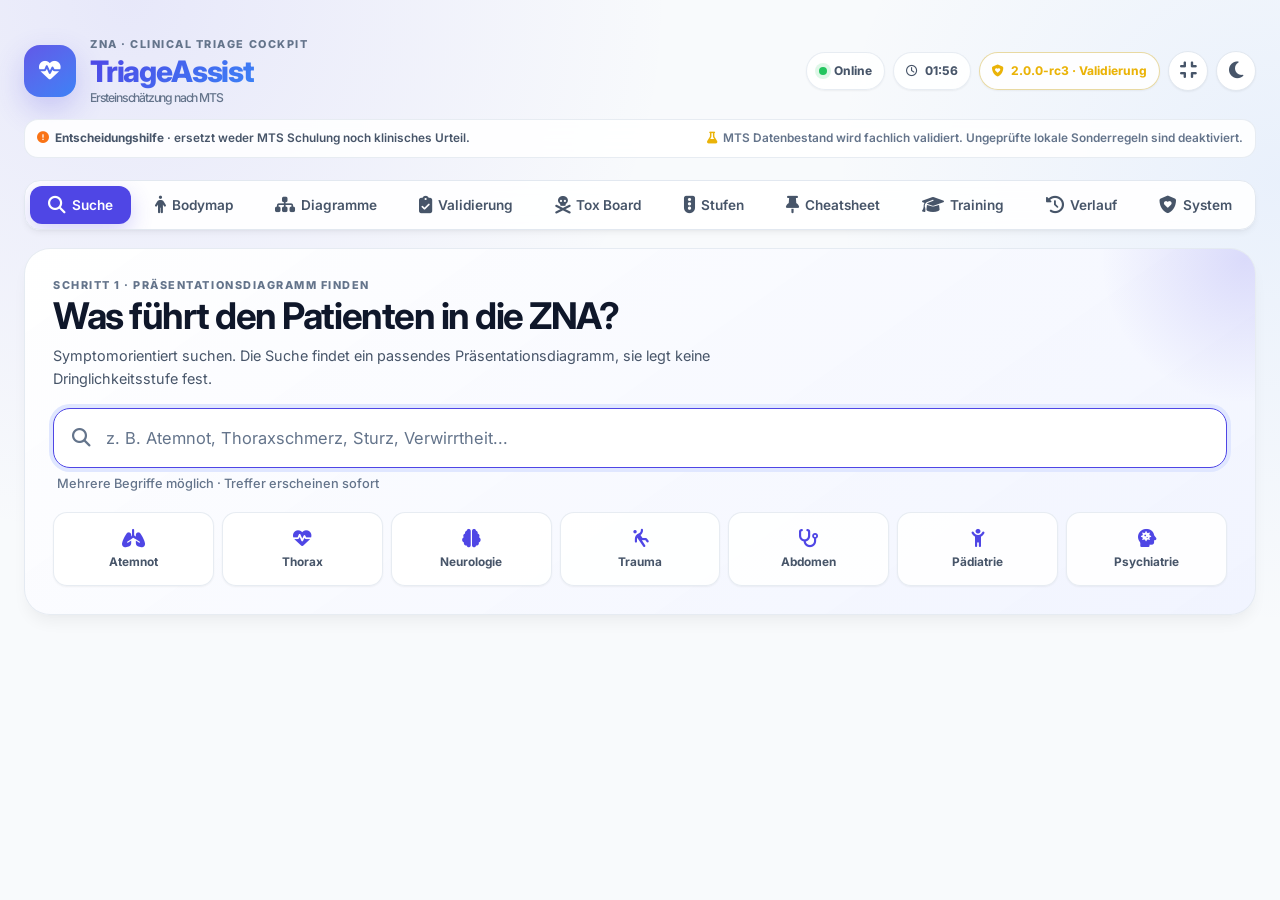
==== commit 0a926d8d: "feat: add recent diagram quick access" ====
--- a/index.html
+++ b/index.html
@@ -67,6 +67,7 @@
         <button class="quick-card" onclick="quickSearch('kind')"><i class="fa-solid fa-child-reaching"></i><span>Pädiatrie</span></button>
         <button class="quick-card" onclick="quickSearch('suizid')"><i class="fa-solid fa-head-side-virus"></i><span>Psychiatrie</span></button>
       </div>
+      <div class="recent-diagrams" id="recentDiagrams"></div>
     </section>
     <div class="results-shell">
       <div class="rbar" id="sB" style="display:none"><span id="sC"></span></div>
--- a/css/app.css
+++ b/css/app.css
@@ -737,3 +737,37 @@
 .vital-flag i{color:var(--orange);margin-top:2px}
 .vital-flag.critical i{color:var(--red)}
 .vital-flag b{color:var(--text)}
+
+
+/* ===== PRIORITY PICKER / LINKED LOCAL RULES RC3 ===== */
+.priority-pick{margin-top:8px;padding-top:8px;border-top:1px solid color-mix(in srgb,var(--card-border) 80%,transparent)}
+.priority-pick>span{display:block;font-size:.7rem;font-weight:750;color:var(--text3);margin-bottom:6px}
+.priority-dots{display:flex;gap:6px;flex-wrap:wrap}
+.priority-dot{
+  display:inline-flex;align-items:center;gap:5px;padding:6px 8px;border:1px solid var(--card-border);
+  background:var(--bg2);color:var(--text2);border-radius:9px;font:700 .7rem var(--font);cursor:pointer
+}
+.priority-dot:hover,.priority-dot.suggested{border-color:var(--accent);color:var(--text);box-shadow:0 0 0 2px var(--accent-bg)}
+.priority-dot .td{width:9px;height:9px}
+.vital-advisory-item{margin-top:9px;padding-top:9px;border-top:1px solid color-mix(in srgb,var(--card-border) 75%,transparent)}
+.local-rule-link{
+  width:100%;display:flex;justify-content:space-between;align-items:center;gap:12px;text-align:left;
+  padding:11px 12px;background:var(--bg2);border:1px solid var(--card-border);border-radius:10px;
+  color:var(--text2);font-family:var(--font);cursor:pointer;transition:.16s ease
+}
+.local-rule-link:hover{border-color:var(--accent);transform:translateX(2px);box-shadow:var(--shadow-sm)}
+.local-rule-link>span:first-child{min-width:0}
+.local-rule-link b{color:var(--text);font-size:.8rem}
+.local-rule-link small{display:block;color:var(--text3);font-size:.7rem;margin-top:2px}
+.local-rule-action{display:flex;align-items:center;gap:6px;color:var(--text);font-size:.72rem;font-weight:800;white-space:nowrap}
+.manual-priority-chip{
+  display:flex;align-items:center;gap:8px;margin:-8px 0 14px;padding:9px 11px;
+  border:1px solid var(--accent);background:var(--accent-bg);border-radius:11px;color:var(--text2);font-size:.76rem
+}
+.manual-priority-chip>span{flex:1}
+.manual-priority-chip button{border:0;background:transparent;color:var(--text2);cursor:pointer;font-size:.9rem}
+@media(max-width:640px){
+  .local-rule-link{align-items:flex-start;flex-direction:column}
+  .local-rule-action{width:100%;justify-content:flex-end}
+  .priority-dot{flex:1;justify-content:center}
+}
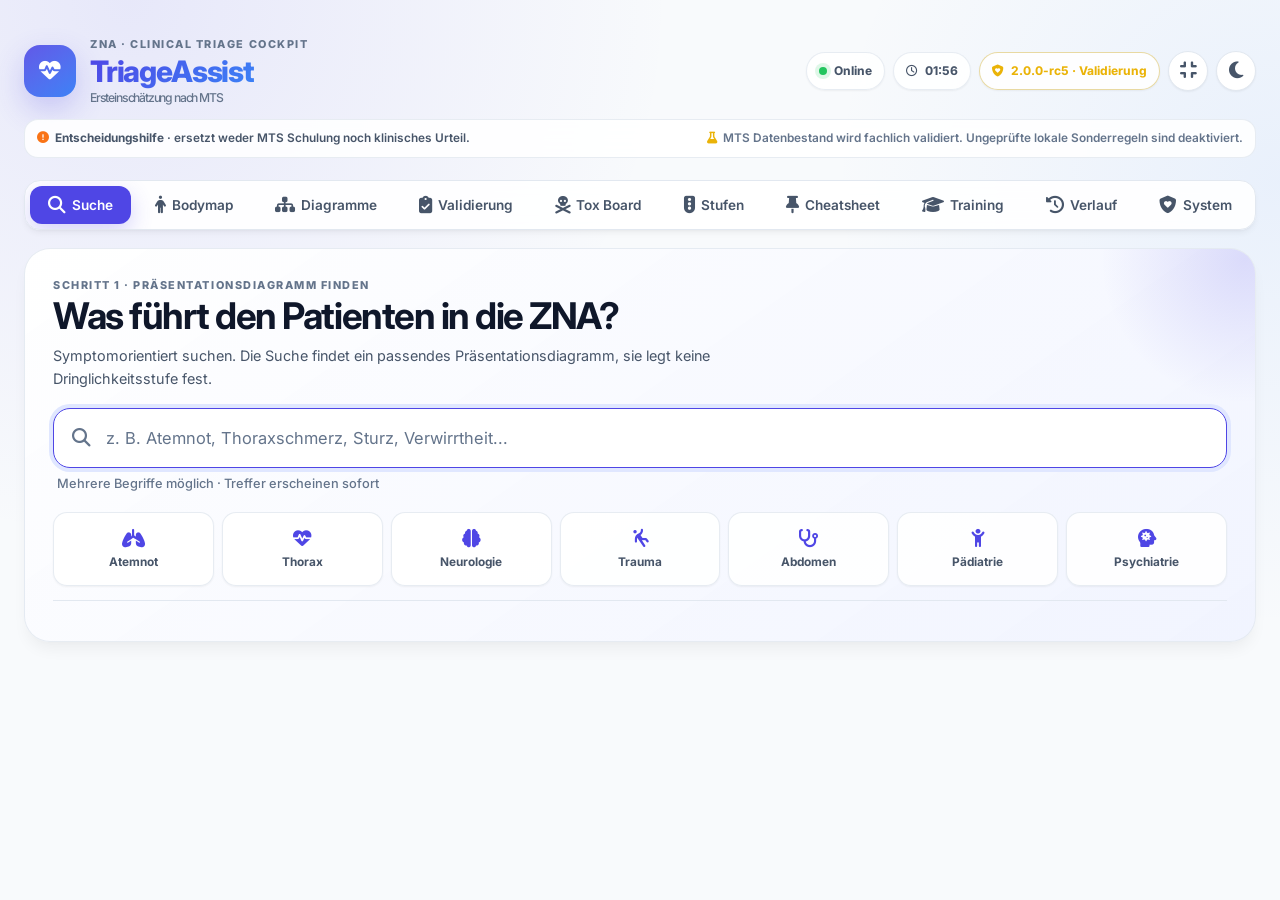
==== commit fbaabcc0: "feat: load semantic search rules" ====
--- a/index.html
+++ b/index.html
@@ -186,6 +186,7 @@
 <script src="./data/training-cases.js"></script>
 <script src="./data/local-sop.js"></script>
 <script src="./data/search-aliases.js"></script>
+<script src="./data/search-rules.js"></script>
 <script src="./tests/triage-regression.js"></script>
 <script src="./js/app.js"></script>
 
--- a/css/app.css
+++ b/css/app.css
@@ -771,3 +771,62 @@
   .local-rule-action{width:100%;justify-content:flex-end}
   .priority-dot{flex:1;justify-content:center}
 }
+
+
+/* ===== RC4 SAVE / NAVIGATION / RECENTS ===== */
+.recent-diagrams{
+  display:flex;align-items:flex-start;gap:10px;flex-wrap:wrap;margin-top:14px;
+  padding-top:12px;border-top:1px solid var(--card-border)
+}
+.recent-diagrams>span{font-size:.7rem;font-weight:800;color:var(--text3);display:flex;align-items:center;gap:6px;padding-top:7px}
+.recent-diagrams>div{display:flex;gap:7px;flex-wrap:wrap}
+.recent-diagrams button{
+  display:inline-flex;align-items:center;gap:6px;padding:7px 10px;border-radius:999px;
+  border:1px solid var(--card-border);background:var(--bg2);color:var(--text2);
+  font:700 .72rem var(--font);cursor:pointer;transition:.16s ease
+}
+.recent-diagrams button:hover{border-color:var(--accent);color:var(--text);transform:translateY(-1px)}
+.hist-detail{display:flex;gap:10px;flex-wrap:wrap;margin-top:5px;color:var(--text3);font-size:.7rem}
+.hist-detail span{display:inline-flex;align-items:center;gap:5px}
+.app-toast{
+  position:fixed;left:50%;bottom:24px;transform:translate(-50%,20px);
+  z-index:9999;min-width:280px;max-width:min(92vw,620px);padding:12px 15px;
+  border-radius:13px;background:var(--bg2);border:1px solid var(--green-border);
+  color:var(--text);box-shadow:var(--shadow-float);display:flex;align-items:center;gap:9px;
+  opacity:0;pointer-events:none;transition:.2s ease;font-size:.8rem;font-weight:700
+}
+.app-toast i{color:var(--green);font-size:1.05rem}
+.app-toast.error{border-color:var(--red-border)}
+.app-toast.error i{color:var(--red)}
+.app-toast.show{opacity:1;transform:translate(-50%,0)}
+.dark .recent-diagrams button{background:#101827;border-color:#324158;color:#d8e1ee}
+.dark .app-toast{background:#101827;border-color:#2f855a}
+@media(max-width:640px){
+  .recent-diagrams{display:block}
+  .recent-diagrams>span{margin-bottom:7px}
+  .recent-diagrams>div{display:grid;grid-template-columns:1fr}
+  .recent-diagrams button{border-radius:10px;justify-content:flex-start}
+  .app-toast{bottom:12px}
+}
+
+
+/* ===== RC5 HISTORY RESTORE ===== */
+.saved-snapshot{
+  margin:14px 0 16px;padding:14px 15px;border:1px solid var(--accent);
+  background:var(--accent-bg);border-radius:14px
+}
+.saved-snapshot-head{display:flex;align-items:center;gap:10px;margin-bottom:10px}
+.saved-snapshot-head>i{color:var(--accent);font-size:1.05rem}
+.saved-snapshot-head b{display:block;color:var(--text);font-size:.82rem}
+.saved-snapshot-head span{display:block;color:var(--text3);font-size:.7rem;margin-top:2px}
+.saved-snapshot-grid{display:grid;grid-template-columns:repeat(3,minmax(0,1fr));gap:8px}
+.saved-snapshot-grid span{
+  display:block;padding:9px 10px;border:1px solid var(--card-border);
+  background:var(--bg2);border-radius:10px;color:var(--text2);font-size:.74rem
+}
+.saved-snapshot-grid b{display:block;color:var(--text3);font-size:.64rem;text-transform:uppercase;letter-spacing:.05em;margin-bottom:3px}
+.saved-snapshot-note{
+  margin-top:9px;padding:8px 10px;border-radius:9px;background:var(--yellow-bg);
+  border:1px solid var(--yellow-border);color:var(--text2);font-size:.72rem
+}
+@media(max-width:700px){.saved-snapshot-grid{grid-template-columns:1fr}}
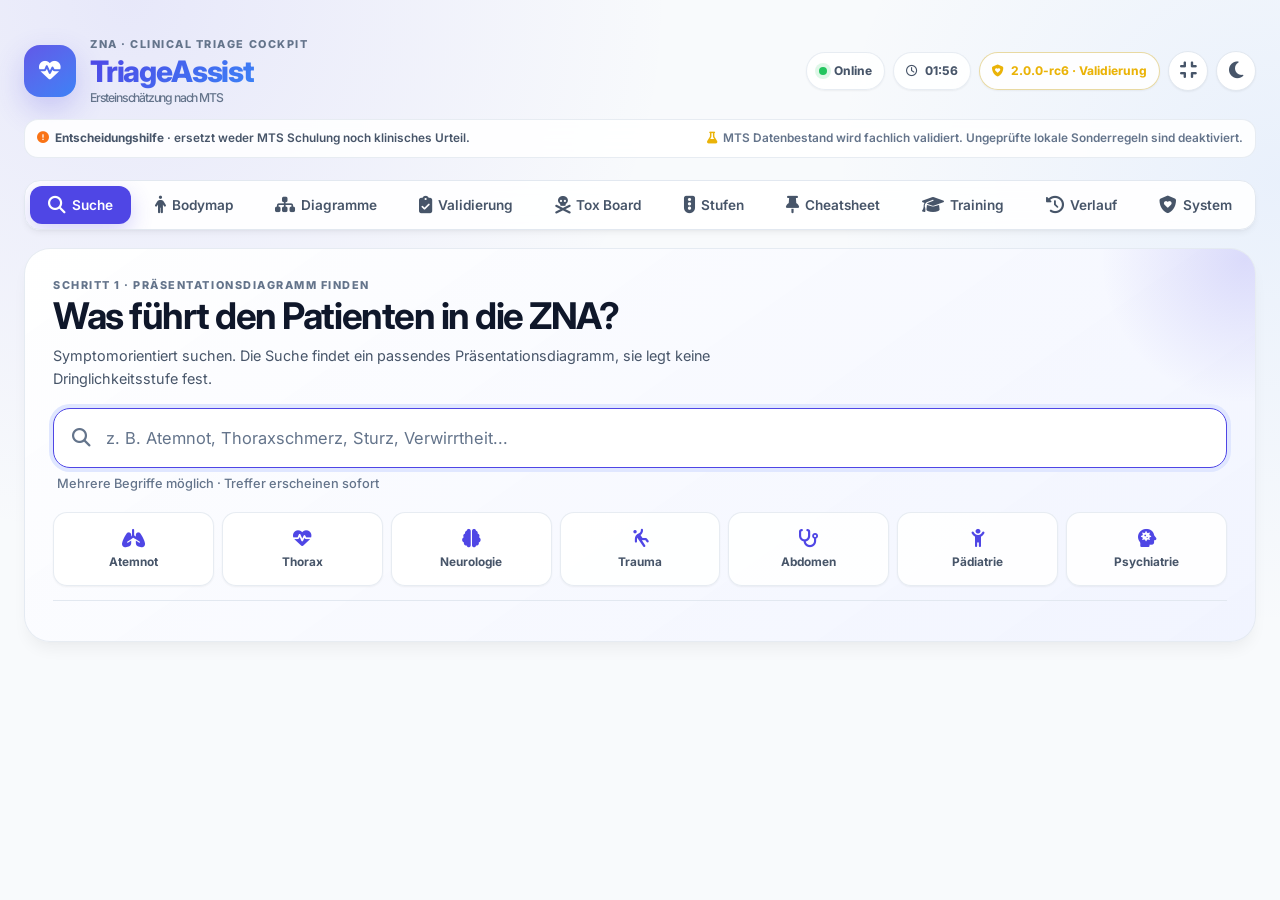
==== commit 0e0d1abc: "feat: add iPhone web app metadata" ====
--- a/index.html
+++ b/index.html
@@ -2,7 +2,12 @@
 <html lang="de">
 <head>
 <meta charset="UTF-8">
-<meta name="viewport" content="width=device-width, initial-scale=1.0">
+<meta name="viewport" content="width=device-width, initial-scale=1.0, viewport-fit=cover">
+  <meta name="theme-color" content="#101827">
+  <meta name="apple-mobile-web-app-capable" content="yes">
+  <meta name="apple-mobile-web-app-status-bar-style" content="black-translucent">
+  <meta name="apple-mobile-web-app-title" content="TriageAssist">
+  <link rel="manifest" href="./manifest.json">
 <title>TriageAssist | MTS Ersteinschätzung</title>
 <link rel="manifest" href="data:application/manifest+json;charset=utf-8,%7B%22name%22%3A%22TriageAssist%22%2C%22short_name%22%3A%22TriageAssist%22%2C%22start_url%22%3A%22.%22%2C%22display%22%3A%22standalone%22%2C%22background_color%22%3A%22%23f8fafc%22%2C%22theme_color%22%3A%22%234f46e5%22%2C%22icons%22%3A%5B%7B%22src%22%3A%22data%3Aimage%2Fsvg%2Bxml%2C%253Csvg%20xmlns%3D%27http%3A%2F%2Fwww.w3.org%2F2000%2Fsvg%27%20viewBox%3D%270%200%20100%20100%27%253E%253Crect%20width%3D%27100%27%20height%3D%27100%27%20fill%3D%27%234f46e5%27%2F%253E%253Ccircle%20cx%3D%2750%27%20cy%3D%2750%27%20r%3D%2730%27%20fill%3D%27white%27%2F%253E%253C%2Fsvg%253E%22%2C%22sizes%22%3A%22192x192%22%2C%22type%22%3A%22image%2Fsvg%2Bxml%22%7D%5D%7D">
 <link href="https://fonts.googleapis.com/css2?family=Inter:wght@400;500;600;700;800&display=swap" rel="stylesheet">
--- a/css/app.css
+++ b/css/app.css
@@ -830,3 +830,238 @@
   border:1px solid var(--yellow-border);color:var(--text2);font-size:.72rem
 }
 @media(max-width:700px){.saved-snapshot-grid{grid-template-columns:1fr}}
+
+
+/* ===== RC6 MOBILE / IPHONE ===== */
+@media(max-width:760px){
+  html,body{overscroll-behavior-y:none}
+  body{padding-bottom:env(safe-area-inset-bottom)}
+  .app{
+    max-width:none;
+    padding:8px 10px calc(18px + env(safe-area-inset-bottom));
+  }
+  .cockpit-header{
+    position:relative;
+    padding-top:calc(10px + env(safe-area-inset-top));
+    gap:10px;
+  }
+  .cockpit-brand{gap:10px}
+  .brand-mark{width:42px;height:42px;border-radius:13px;font-size:1.05rem}
+  .cockpit-header h1{font-size:1.38rem}
+  .cockpit-header h1 .sub{font-size:.68rem}
+  .cockpit-status{
+    display:grid;
+    grid-template-columns:1fr 1fr auto auto;
+    gap:6px;
+    width:100%;
+  }
+  .status-chip{
+    height:34px;
+    min-width:0;
+    padding:0 9px;
+    font-size:.68rem;
+    justify-content:center;
+  }
+  .cockpit-status .validation-chip{display:none}
+  .cockpit-status .hb{
+    width:34px;height:34px;border-radius:10px;
+  }
+  .safety-strip{
+    padding:8px 10px;
+    border-radius:12px;
+    line-height:1.35;
+  }
+  .validation-note{display:none}
+
+  .nav-tabs{
+    position:sticky;
+    top:0;
+    z-index:50;
+    display:flex;
+    overflow-x:auto;
+    overscroll-behavior-x:contain;
+    scrollbar-width:none;
+    gap:4px;
+    padding:5px;
+    margin:6px -2px 12px;
+    border-radius:14px;
+    box-shadow:0 8px 24px rgba(0,0,0,.12);
+  }
+  .nav-tabs::-webkit-scrollbar{display:none}
+  .nt{
+    flex:0 0 auto;
+    min-height:42px;
+    padding:9px 11px;
+    font-size:.72rem;
+    white-space:nowrap;
+  }
+
+  .triage-hero{
+    padding:16px 14px;
+    border-radius:18px;
+    margin-bottom:12px;
+  }
+  .hero-copy{margin-bottom:12px}
+  .hero-copy h2{font-size:1.45rem}
+  .hero-copy p{font-size:.8rem}
+  .cockpit-search input{
+    min-height:54px;
+    font-size:1rem;
+    border-radius:14px;
+  }
+  .quick-grid{
+    display:flex;
+    gap:7px;
+    overflow-x:auto;
+    scrollbar-width:none;
+    padding-bottom:2px;
+  }
+  .quick-grid::-webkit-scrollbar{display:none}
+  .quick-card{
+    flex:0 0 92px;
+    min-height:66px;
+    border-radius:13px;
+  }
+  .quick-card:last-child{grid-column:auto}
+  .recent-diagrams>div{
+    display:flex;
+    overflow-x:auto;
+    flex-wrap:nowrap;
+    scrollbar-width:none;
+    padding-bottom:2px;
+  }
+  .recent-diagrams>div::-webkit-scrollbar{display:none}
+  .recent-diagrams button{flex:0 0 auto;white-space:nowrap}
+
+  .card{
+    padding:14px;
+    border-radius:14px;
+  }
+  .ch{gap:8px;align-items:flex-start}
+  .ct{font-size:.9rem;line-height:1.25}
+  .tags{gap:5px}
+  .tag{font-size:.66rem}
+
+  .ov{
+    align-items:stretch;
+    padding:0;
+  }
+  .oc{
+    width:100%;
+    max-width:none;
+    max-height:100dvh;
+    min-height:100dvh;
+    border-radius:0;
+    padding:
+      calc(16px + env(safe-area-inset-top))
+      14px
+      calc(94px + env(safe-area-inset-bottom));
+    overflow-y:auto;
+  }
+  .ox{
+    position:sticky;
+    top:calc(2px + env(safe-area-inset-top));
+    margin-left:auto;
+    z-index:10;
+    width:42px;height:42px;
+    border-radius:12px;
+  }
+  .triage-banner{
+    top:calc(4px + env(safe-area-inset-top));
+    padding:14px;
+    border-radius:14px;
+  }
+  .t-time{font-size:.78rem}
+  .decision-trace{padding:13px}
+  .trace-item{
+    grid-template-columns:26px minmax(0,1fr);
+  }
+  .trace-level{
+    grid-column:2;
+    justify-self:start;
+    margin-top:-2px;
+  }
+  .vitals-grid{
+    grid-template-columns:1fr 1fr;
+    gap:8px;
+  }
+  .vital-input-box{padding:10px}
+  .vital-input-box input,.vital-input-box select{
+    min-height:44px;
+    font-size:16px; /* prevents iOS zoom */
+  }
+  .ind-row{
+    min-height:48px;
+    padding:11px 10px;
+  }
+  .rbtn,.eb{
+    min-height:44px;
+  }
+
+  .priority-dots{
+    display:grid;
+    grid-template-columns:repeat(2,minmax(0,1fr));
+  }
+  .priority-dot{
+    min-height:42px;
+    width:100%;
+  }
+
+  .bm-main{gap:12px}
+  .bm-figs{
+    position:relative;
+    top:auto;
+    width:100%;
+    overflow-x:auto;
+    justify-content:flex-start;
+    padding:10px;
+  }
+  .bm-fig{
+    flex:0 0 165px;
+    min-width:165px;
+  }
+  .bm-fig svg{height:390px}
+  .bm-side{padding:12px;border-radius:16px}
+
+  .validation-head,.health-hero{
+    padding:16px;
+    border-radius:16px;
+  }
+  .validation-row{
+    grid-template-columns:1fr auto;
+    padding:12px;
+  }
+  .validation-status-pill{font-size:.65rem}
+  .health-grid{grid-template-columns:1fr 1fr}
+  .health-card{padding:11px}
+
+  .hi{
+    align-items:flex-start;
+    padding:12px;
+  }
+  .hi .act{flex-direction:column}
+  .hist-detail{display:grid;gap:4px}
+
+  .app-toast{
+    left:10px;
+    right:10px;
+    width:auto;
+    min-width:0;
+    max-width:none;
+    transform:translateY(20px);
+    bottom:calc(10px + env(safe-area-inset-bottom));
+  }
+  .app-toast.show{transform:translateY(0)}
+}
+
+@media(max-width:390px){
+  .app{padding-left:7px;padding-right:7px}
+  .cockpit-header h1{font-size:1.24rem}
+  .status-chip:nth-child(2){display:none}
+  .cockpit-status{grid-template-columns:1fr auto auto}
+  .vitals-grid{grid-template-columns:1fr}
+  .health-grid{grid-template-columns:1fr}
+  .priority-dots{grid-template-columns:1fr}
+  .bm-fig{flex-basis:150px;min-width:150px}
+  .bm-fig svg{height:360px}
+}
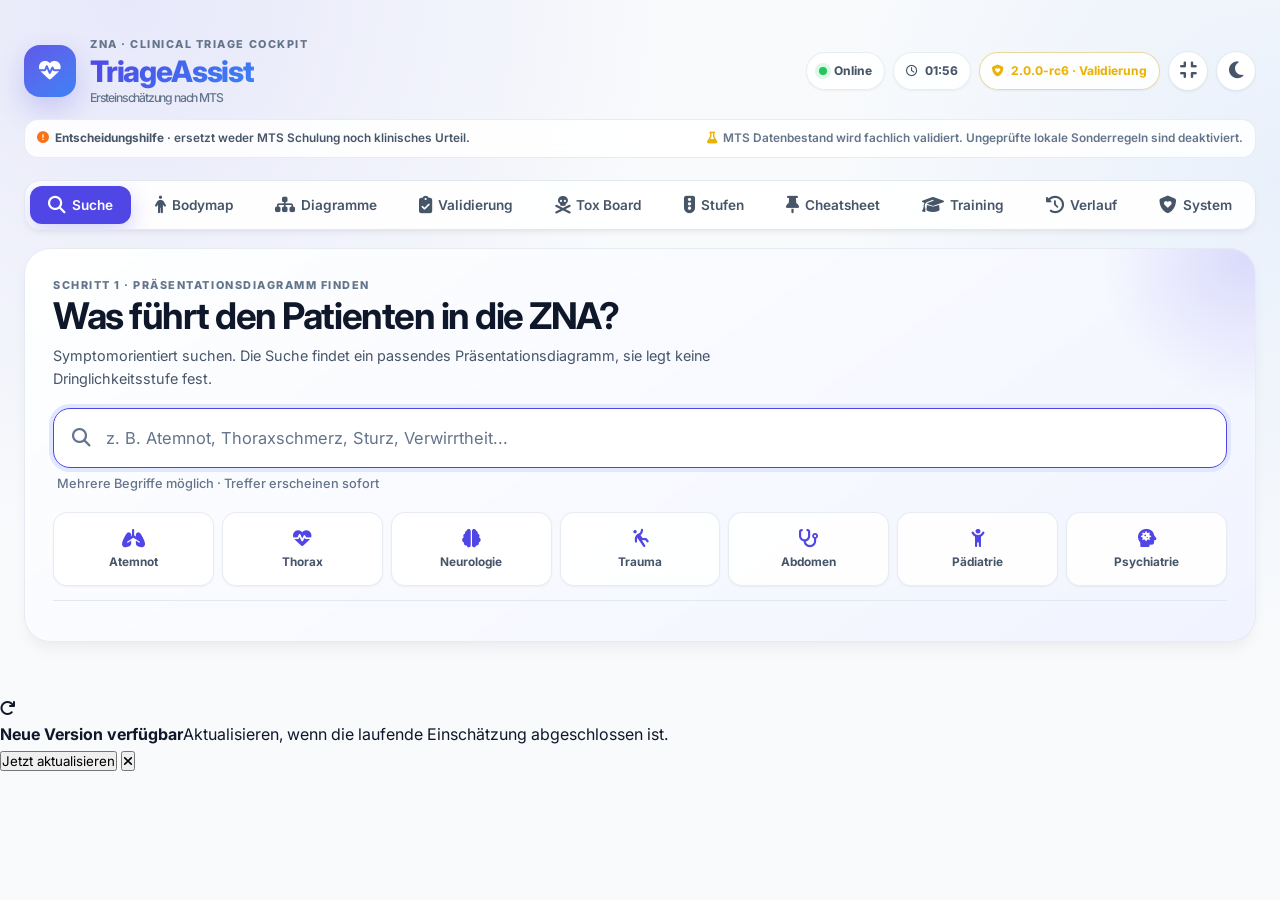
==== commit b8cf136b: "feat: add local full backup and update UI" ====
--- a/index.html
+++ b/index.html
@@ -165,6 +165,17 @@
         </div>
         <div id="healthChecks"></div>
       </div>
+      <div class="local-data-panel">
+        <div>
+          <h3><i class="fa-solid fa-hard-drive"></i> Lokale Daten</h3>
+          <p>Verlauf, Validierungsstatus und Einstellungen vollständig lokal sichern oder wiederherstellen.</p>
+        </div>
+        <div class="local-data-actions">
+          <button class="eb" onclick="exportFullLocalBackup()"><i class="fa-solid fa-box-archive"></i> Komplettbackup</button>
+          <button class="eb" onclick="document.getElementById('fullBackupImport').click()"><i class="fa-solid fa-file-import"></i> Backup wiederherstellen</button>
+          <input id="fullBackupImport" type="file" accept=".json" style="display:none" onchange="importFullLocalBackup(event)">
+        </div>
+      </div>
     </section>
   </div>
 
@@ -182,6 +193,13 @@
   </div>
 </div>
 
+<div class="update-banner" id="updateBanner">
+  <i class="fa-solid fa-arrow-rotate-right"></i>
+  <div><b>Neue Version verfügbar</b><span>Aktualisieren, wenn die laufende Einschätzung abgeschlossen ist.</span></div>
+  <button type="button" onclick="applyAppUpdate()">Jetzt aktualisieren</button>
+  <button type="button" class="update-later" onclick="dismissAppUpdate()" title="Später"><i class="fa-solid fa-xmark"></i></button>
+</div>
+
 <div class="ov" id="detO" onclick="if(event.target===this)clO()"><div class="oc" id="oC"></div></div>
 <div class="ov" id="gcsO" onclick="if(event.target===this)clGCS()"><div class="oc" id="gcsC" style="max-width: 500px;"></div></div>
 <div class="ov" id="isbarO" onclick="if(event.target===this)clISBAR()"><div class="oc" id="isbarC" style="max-width: 600px;"></div></div>
@@ -192,6 +210,7 @@
 <script src="./data/local-sop.js"></script>
 <script src="./data/search-aliases.js"></script>
 <script src="./data/search-rules.js"></script>
+<script src="./data/search-engine.js"></script>
 <script src="./tests/triage-regression.js"></script>
 <script src="./js/app.js"></script>
 
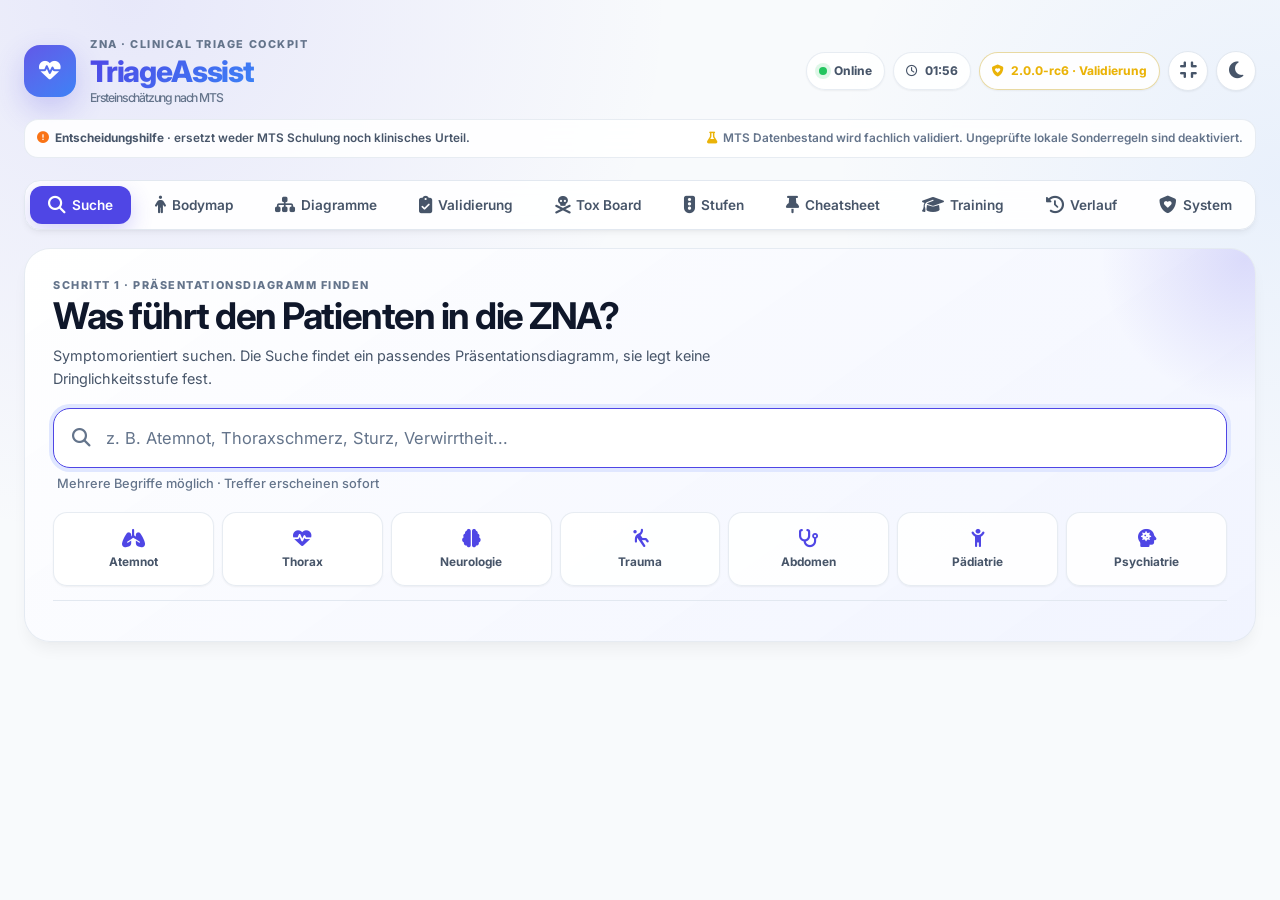
==== commit 598f14ca: "test: load search quality diagnostics in app" ====
--- a/index.html
+++ b/index.html
@@ -212,6 +212,7 @@
 <script src="./data/search-rules.js"></script>
 <script src="./data/search-engine.js"></script>
 <script src="./tests/triage-regression.js"></script>
+<script src="./tests/search-quality.js"></script>
 <script src="./js/app.js"></script>
 
 </body>
--- a/css/app.css
+++ b/css/app.css
@@ -1065,3 +1065,69 @@
   .bm-fig{flex-basis:150px;min-width:150px}
   .bm-fig svg{height:360px}
 }
+
+
+/* ===== L1 WORKFLOW HARDENING ===== */
+.local-data-panel{
+  display:flex;align-items:center;justify-content:space-between;gap:16px;
+  padding:16px;border:1px solid var(--card-border);border-radius:18px;background:var(--panel);
+}
+.local-data-panel h3{font-size:.95rem;display:flex;align-items:center;gap:7px;margin-bottom:4px}
+.local-data-panel p{font-size:.75rem;color:var(--text3);max-width:620px}
+.local-data-actions{display:flex;gap:8px;flex-wrap:wrap;justify-content:flex-end}
+
+.priority-section{margin-bottom:8px}
+.priority-open{border-radius:12px}
+.priority-collapsible{
+  border:1px solid var(--card-border);border-radius:12px;overflow:hidden;background:var(--bg2)
+}
+.priority-collapsible summary{
+  list-style:none;cursor:pointer;margin:0!important;border-radius:0!important;
+  display:flex!important;align-items:center;justify-content:space-between;gap:12px;
+}
+.priority-collapsible summary::-webkit-details-marker{display:none}
+.priority-summary-meta{
+  margin-left:auto;display:flex;align-items:center;gap:7px;font-size:.68rem;font-weight:750;opacity:.85
+}
+.priority-collapsible[open] .priority-summary-meta i{transform:rotate(180deg)}
+.priority-summary-meta i{transition:transform .16s ease}
+.priority-body{padding:6px 8px 8px}
+.priority-body .ind-row:last-child{margin-bottom:0}
+
+.update-banner{
+  position:fixed;left:50%;bottom:20px;z-index:10020;
+  width:min(680px,calc(100vw - 24px));transform:translate(-50%,24px);
+  display:flex;align-items:center;gap:11px;padding:12px 13px;
+  border:1px solid var(--accent);border-radius:14px;background:var(--bg2);
+  color:var(--text);box-shadow:var(--shadow-float);opacity:0;pointer-events:none;
+  transition:.22s ease
+}
+.update-banner.show{opacity:1;pointer-events:auto;transform:translate(-50%,0)}
+.update-banner>i{color:var(--accent);font-size:1.1rem}
+.update-banner>div{flex:1;min-width:0}
+.update-banner b{display:block;font-size:.8rem}
+.update-banner span{display:block;color:var(--text3);font-size:.7rem;margin-top:2px}
+.update-banner>button{
+  min-height:38px;padding:0 12px;border-radius:10px;border:1px solid var(--accent);
+  background:var(--accent);color:white;font:750 .72rem var(--font);cursor:pointer
+}
+.update-banner .update-later{
+  width:38px;padding:0;background:transparent;color:var(--text2);border-color:var(--card-border)
+}
+
+.dark .local-data-panel,.dark .priority-collapsible,.dark .update-banner{background:#101827;border-color:#324158}
+
+@media(max-width:760px){
+  .local-data-panel{align-items:flex-start;flex-direction:column;padding:14px}
+  .local-data-actions{width:100%;display:grid;grid-template-columns:1fr}
+  .local-data-actions .eb{width:100%;justify-content:center}
+  .priority-collapsible summary{min-height:48px}
+  .priority-summary-meta{font-size:.64rem}
+  .update-banner{
+    bottom:calc(8px + env(safe-area-inset-bottom));
+    align-items:flex-start;
+    flex-wrap:wrap;
+  }
+  .update-banner>div{min-width:calc(100% - 40px)}
+  .update-banner>button:not(.update-later){flex:1}
+}
